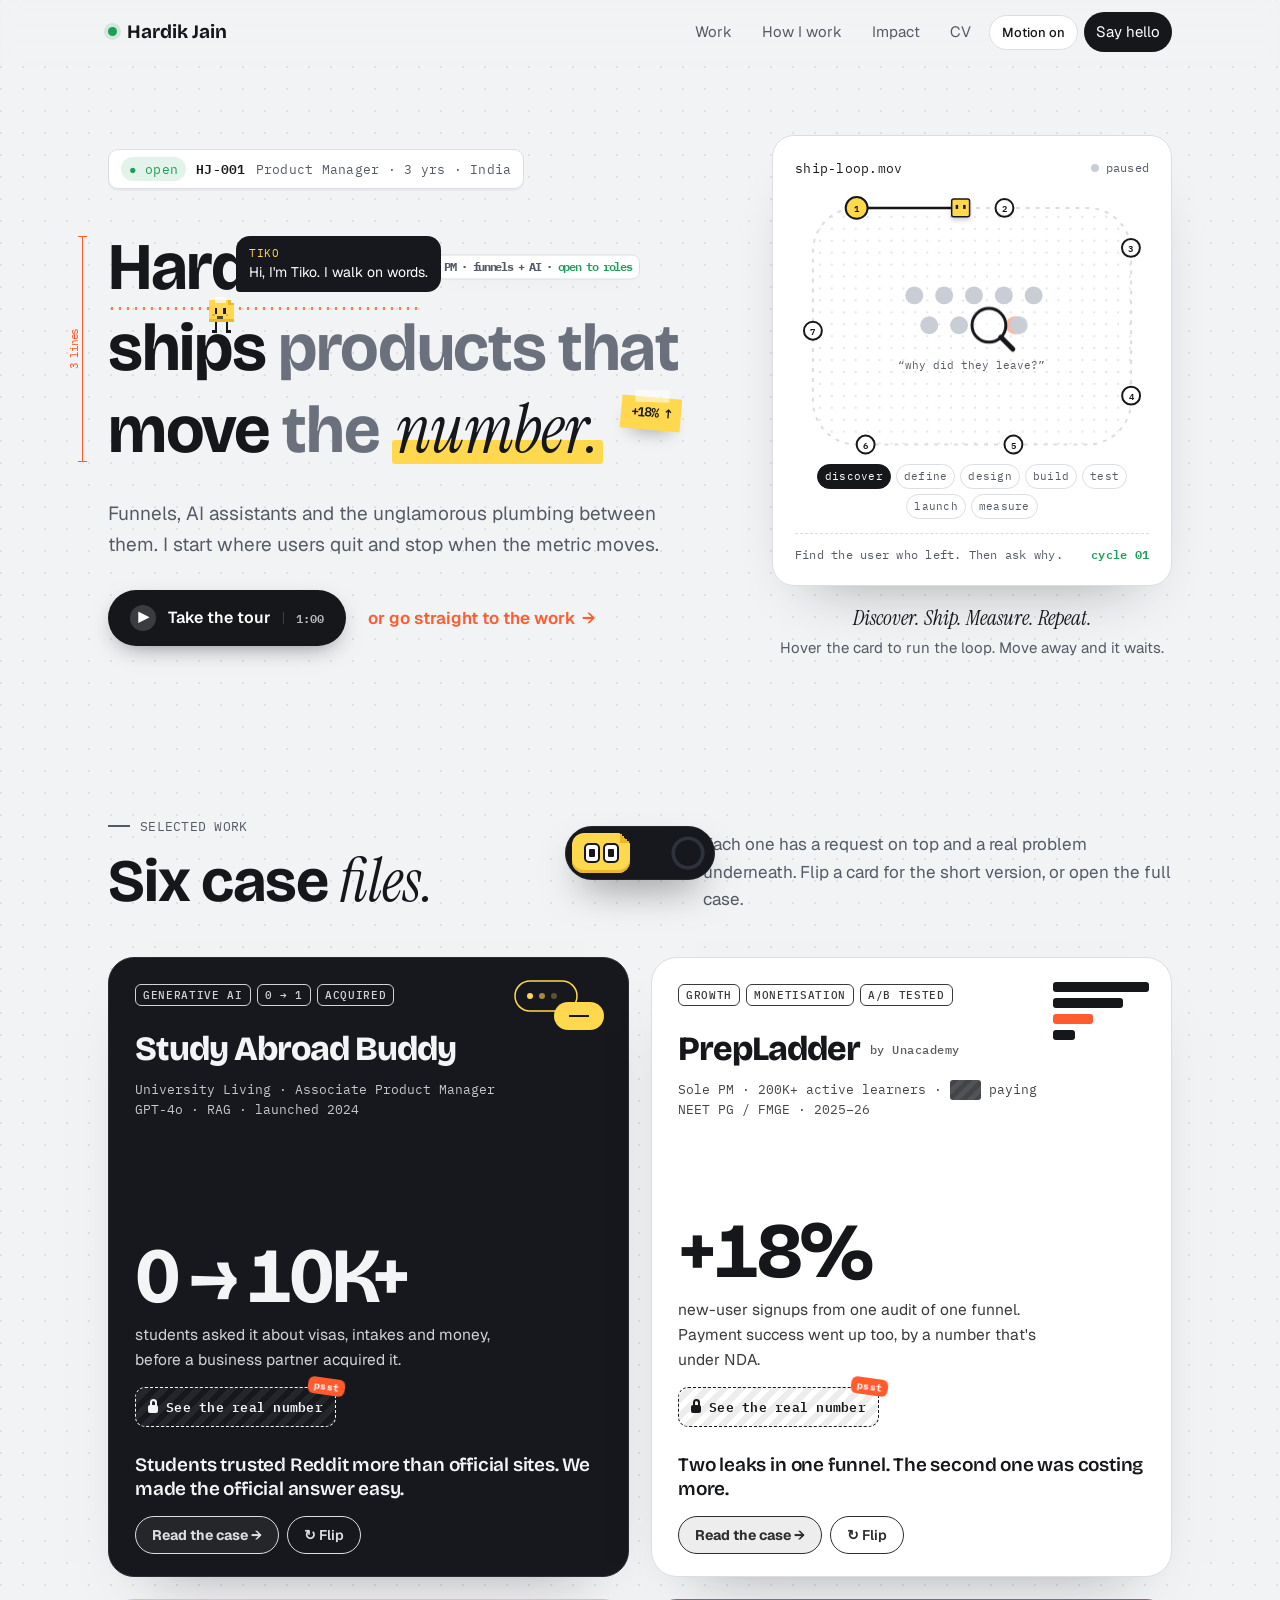
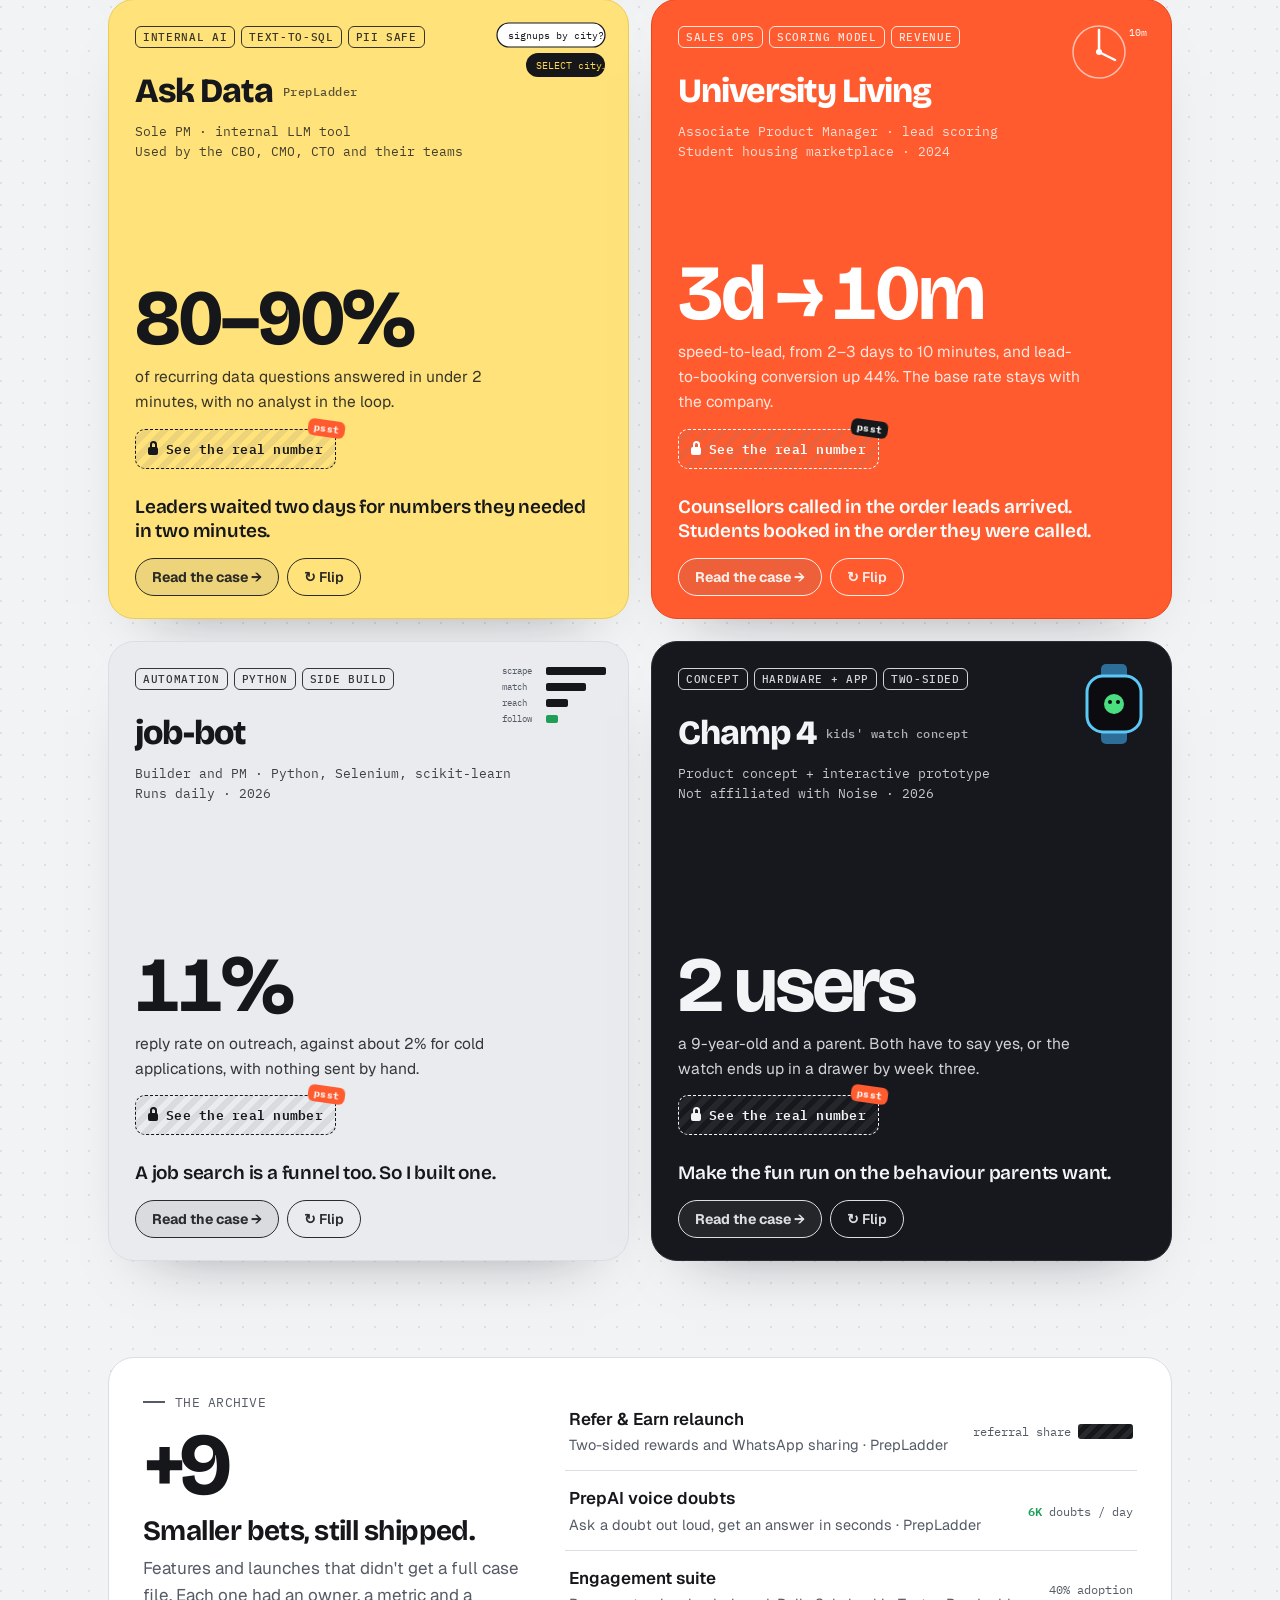
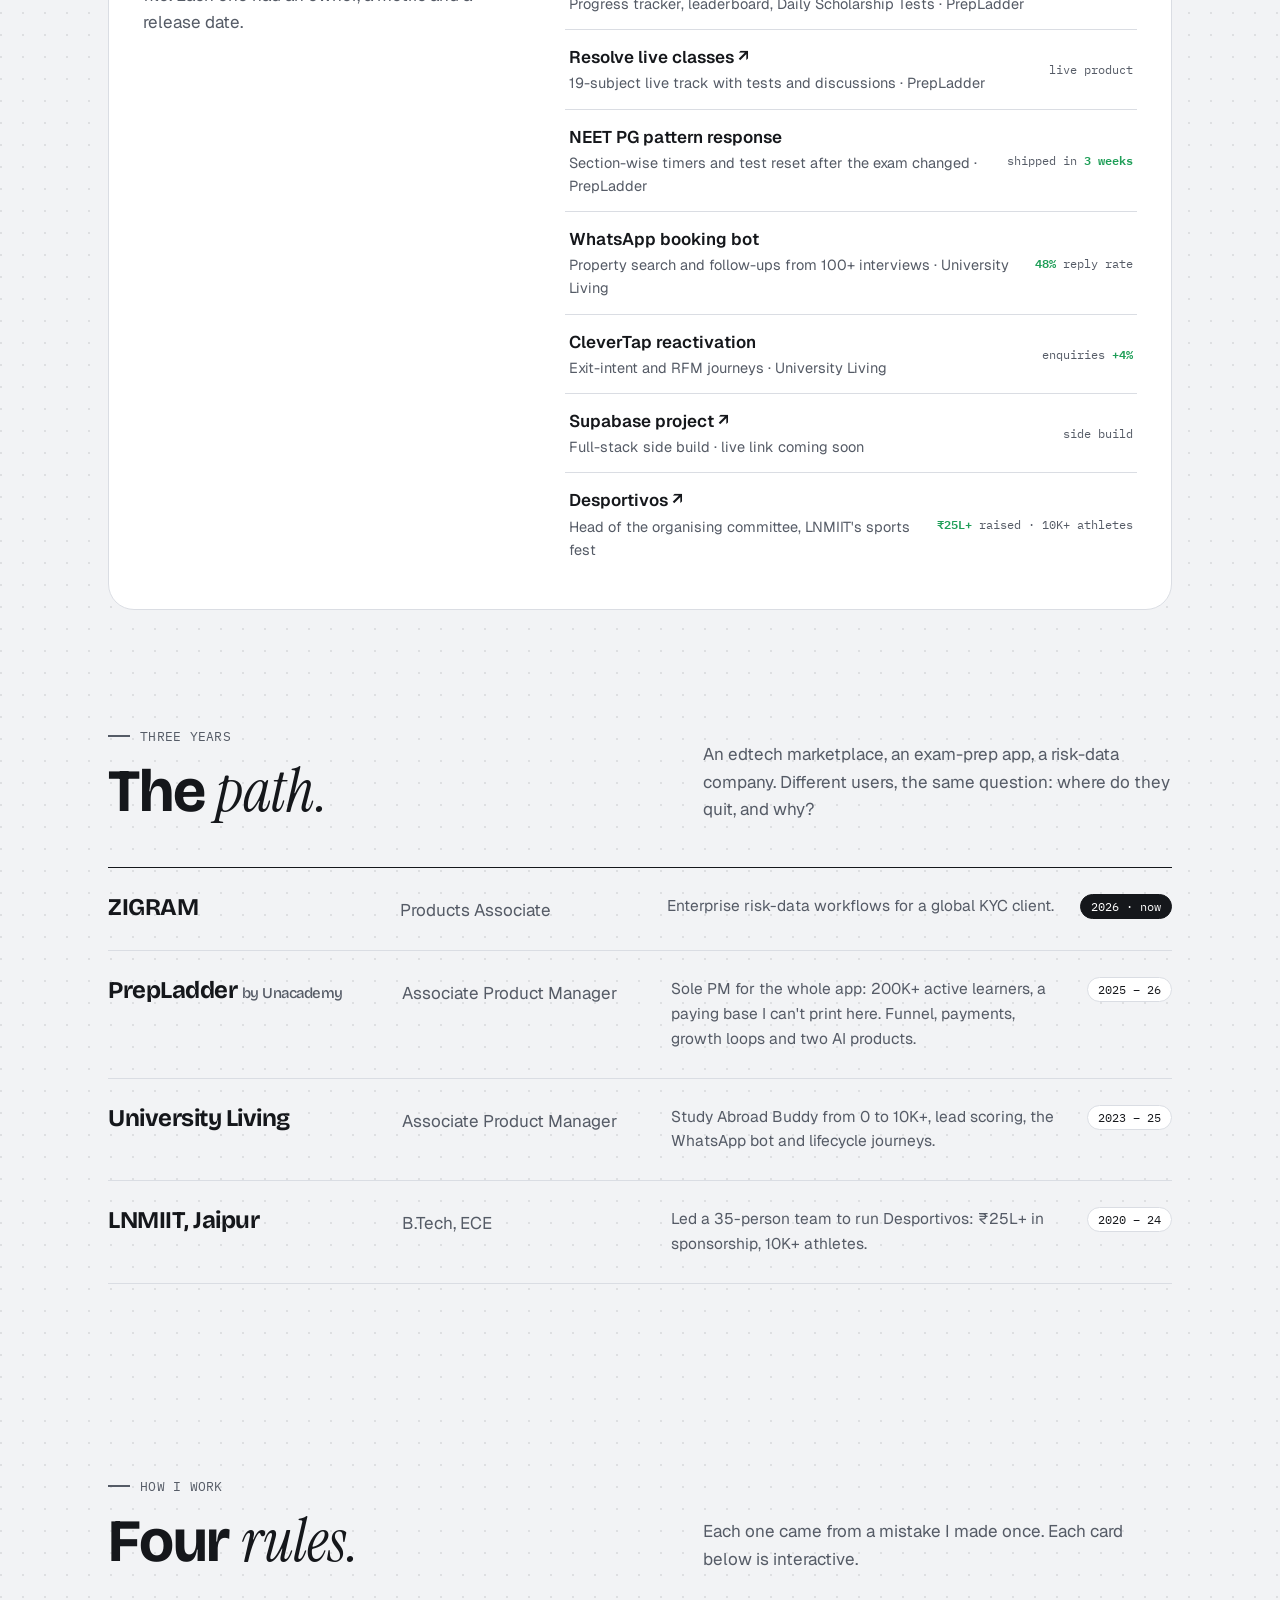
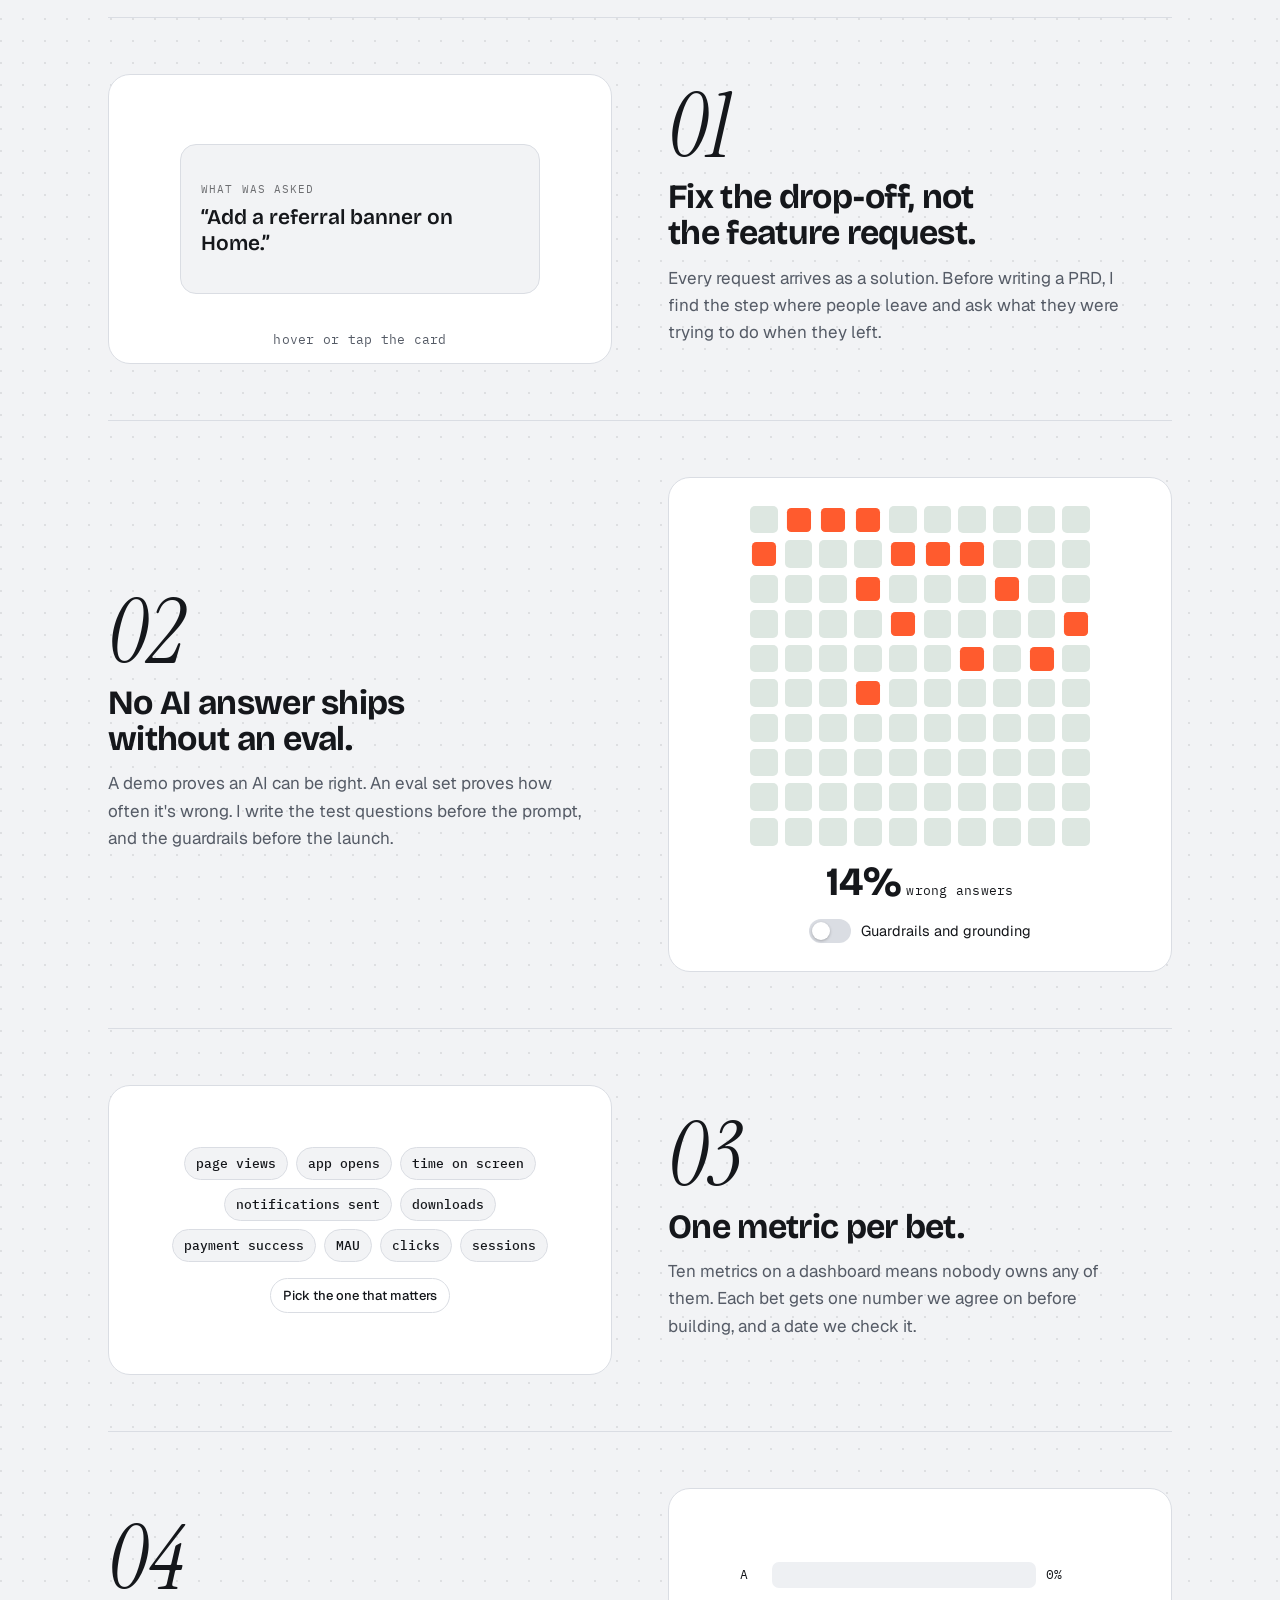
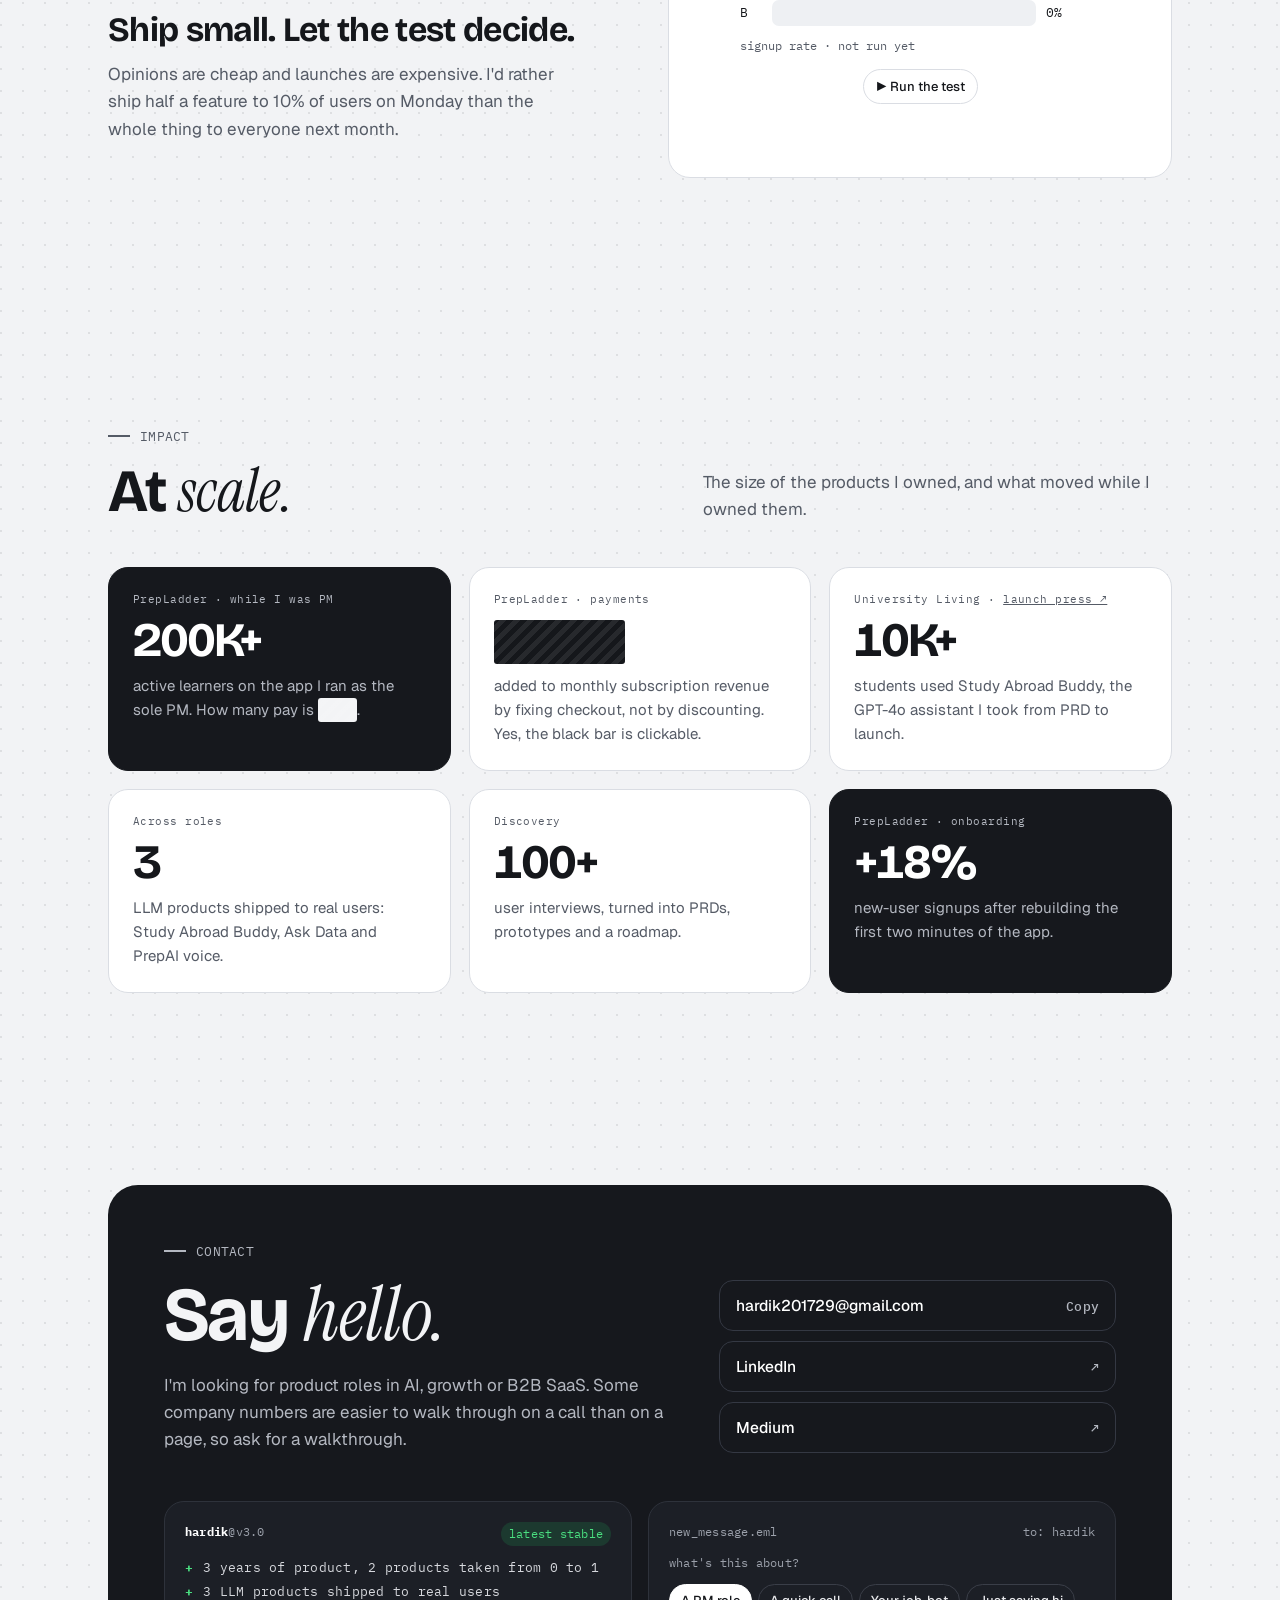
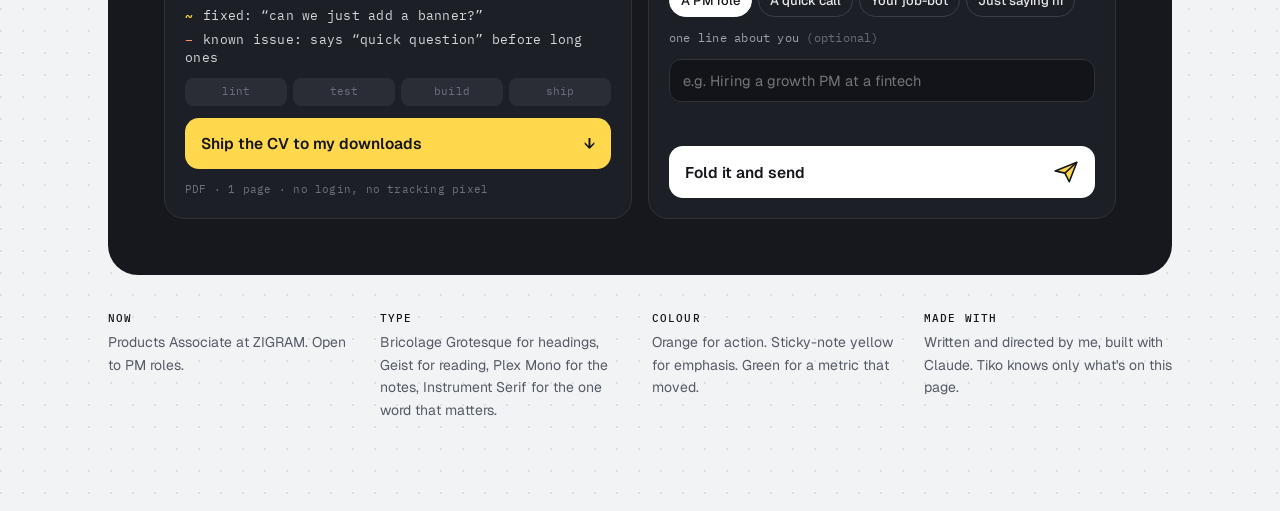
==== index.html @ 4b145a33 "Add files via upload" ====
<!DOCTYPE html>
<html lang="en">
<head>
<meta charset="utf-8">
<meta name="viewport" content="width=device-width, initial-scale=1">
<title>Hardik Jain, Product Manager</title>
<meta name="description" content="Hardik Jain is a product manager who fixes funnels and ships AI products. Six case files from PrepLadder, University Living and side builds.">
<link rel="preconnect" href="https://fonts.googleapis.com">
<link rel="preconnect" href="https://fonts.gstatic.com" crossorigin>
<link href="https://fonts.googleapis.com/css2?family=Bricolage+Grotesque:opsz,wght@12..96,500;12..96,600;12..96,700;12..96,800&family=Geist:wght@400;500;600&family=IBM+Plex+Mono:wght@400;500;600&family=Instrument+Serif:ital@0;1&family=Bangers&display=swap" rel="stylesheet">
<link rel="stylesheet" href="assets/style.css">
</head>
<body>
<script>document.documentElement.classList.add('js');</script>

<header class="topbar" id="top">
  <div class="wrap">
    <a class="brand" href="#hero"><span class="dot" aria-hidden="true"></span>Hardik Jain</a>
    <nav class="nav" aria-label="Main">
      <a href="#work">Work</a>
      <a href="#how">How I work</a>
      <a href="#impact">Impact</a>
      <a href="#release">CV</a>
      <button class="nav-calm chip-btn" id="calmBtn" aria-pressed="false" title="Turn motion off">Motion on</button>
      <a class="cta" href="#contact">Say hello</a>
    </nav>
  </div>
</header>

<main>
<!-- =================== HERO =================== -->
<section class="hero" id="hero">
  <div class="wrap">
    <div class="hero-left" id="stage">
      <div class="ticket mono"><span class="pill">● open</span><b>HJ-001</b> Product Manager · 3 yrs · India</div>

      <h1 class="headline" id="headline">
        <span class="line"><span class="namebox"><span class="w name" id="name" data-say="That's the boss.|Fancy name, huh?|Hover again. It changes.|Say it thrice. Nothing happens." tabindex="0">Hardik Jain</span><span class="underline" aria-hidden="true"></span><span class="anno case-chip" id="nameChip">PM · funnels + AI · <i>open to roles</i></span></span></span>
        <span class="line"><span class="w" data-say="Ahoy!|All aboard.|Ships. Never sinks.|Anchors away.">ships</span> <span class="w soft" data-say="Shiny ones.|Fresh out the oven.|Bugs included. Pet ones.|Handle with care.">products</span> <span class="w soft" data-say="Shh. It's shy.|Even 'that' gets a turn.|Quiet word. I like it.|That's that.">that</span></span>
        <span class="line"><span class="w" data-say="Wiggle wiggle.|I like to move it.|Look, I'm moving too.|Step aside.">move</span> <span class="w soft" data-say="Just 'the'.|Tiny word, big job.|Nice view up here.|Short and sweet.">the</span> <span class="w number" data-say="Ooh, italics.|Yellow suits it.|Fancy.|Don't ask which one.">number.</span><span class="sticky-note" aria-hidden="true">+18% ↑</span></span>
        <span class="measure" aria-hidden="true"><span>3 lines</span></span>
      </h1>

      <p class="hero-sub">Funnels, AI assistants and the unglamorous plumbing between them. I start where users quit and stop when the metric moves.</p>

      <div class="hero-cta">
        <button class="btn btn-primary" id="tourBtn"><span class="play" aria-hidden="true">▶</span>Take the tour<span class="time">1:00</span></button>
        <a class="link-arrow" href="#work">or go straight to the work <span>→</span></a>
      </div>

      <div class="tiko" id="tiko" role="button" tabindex="0" aria-label="Tiko, the sticky note. Click to hear a fact.">
        <svg viewBox="0 0 11 13" shape-rendering="crispEdges" aria-hidden="true">
          <g class="body">
            <rect x="1" y="1" width="9" height="8" fill="#FFD84D"/>
            <rect x="1" y="8" width="9" height="1" fill="#E9B92B"/>
            <rect x="8" y="1" width="2" height="2" fill="#F2F3F5"/>
            <rect x="8" y="1" width="1" height="1" fill="#E9B92B"/>
            <rect x="8" y="2" width="2" height="1" fill="#E9B92B"/>
            <rect x="3" y="0" width="4" height="2" fill="#FFFFFF" opacity=".7"/>
            <rect x="3" y="4" width="1" height="2" fill="#15171B"/>
            <rect x="6" y="4" width="1" height="2" fill="#15171B"/>
            <rect class="lid" x="3" y="4" width="1" height="2" fill="#FFD84D"/>
            <rect class="lid" x="6" y="4" width="1" height="2" fill="#FFD84D"/>
            <rect x="4" y="7" width="2" height="1" fill="#15171B" opacity=".75"/>
            <rect x="2" y="6" width="1" height="1" fill="#FF8F6B" opacity=".8"/>
            <rect x="7" y="6" width="1" height="1" fill="#FF8F6B" opacity=".8"/>
          </g>
          <g class="leg-l"><rect x="3" y="9" width="1" height="3" fill="#15171B"/><rect x="2" y="12" width="2" height="1" fill="#15171B"/></g>
          <g class="leg-r"><rect x="7" y="9" width="1" height="3" fill="#15171B"/><rect x="7" y="12" width="2" height="1" fill="#15171B"/></g>
        </svg>
        <span class="zz" aria-hidden="true"><i>z</i><i>z</i><i>Z</i></span>
      </div>
      <div class="bubble" id="bubble" aria-live="polite"><span class="who">Tiko</span><span id="bubbleText"></span></div>
    </div>

    <div class="hero-right">
      <div class="sim loop" id="loop" tabindex="0" role="img" aria-label="Animated product lifecycle: discover, define, design, build, test, launch, measure, then loop. Hover or tap to run it.">
        <div class="sim-head">
          <span class="mono">ship-loop.mov</span>
          <span class="loop-state mono" id="loopState"><i></i>paused</span>
        </div>
        <svg class="loop-svg" viewBox="0 0 356 270" aria-hidden="true">
          <defs>
            <pattern id="lpDots" width="12" height="12" patternUnits="userSpaceOnUse"><circle cx="1" cy="1" r="1" fill="#DADDE3"/></pattern>
          </defs>
          <rect x="18" y="16" width="320" height="238" rx="44" fill="url(#lpDots)"/>
          <path id="loopTrack" class="lp-track" d="M62 16 H294 A44 44 0 0 1 338 60 V210 A44 44 0 0 1 294 254 H62 A44 44 0 0 1 18 210 V60 A44 44 0 0 1 62 16 Z"/>
          <path id="loopDone" class="lp-done" d="M62 16 H294 A44 44 0 0 1 338 60 V210 A44 44 0 0 1 294 254 H62 A44 44 0 0 1 18 210 V60 A44 44 0 0 1 62 16 Z"/>
          <g id="loopNodes"></g>

          <!-- scene 0: discover -->
          <g class="scene s0" data-label="Discover" data-cap="Find the user who left. Then ask why.">
            <g class="users">
              <circle cx="120" cy="104" r="9"/><circle cx="150" cy="104" r="9"/><circle cx="180" cy="104" r="9"/><circle cx="210" cy="104" r="9"/><circle cx="240" cy="104" r="9"/>
              <circle cx="135" cy="134" r="9"/><circle cx="165" cy="134" r="9"/><circle class="quit" cx="195" cy="134" r="9"/><circle cx="225" cy="134" r="9"/>
            </g>
            <g class="lens"><circle cx="0" cy="0" r="17" fill="rgba(255,255,255,.5)" stroke="#15171B" stroke-width="3"/><path d="M12 12 L24 24" stroke="#15171B" stroke-width="5" stroke-linecap="round"/></g>
            <text class="note" x="178" y="178" text-anchor="middle">“why did they leave?”</text>
          </g>
          <!-- scene 1: define -->
          <g class="scene s1" data-label="Define" data-cap="One problem, one metric, written down before anyone builds.">
            <rect x="128" y="62" width="100" height="128" rx="8" fill="#fff" stroke="#15171B" stroke-width="2"/>
            <text class="doc-t" x="140" y="82">PRD.md</text>
            <path class="ln l1" d="M140 98 H214"/><path class="ln l2" d="M140 112 H204"/><path class="ln l3" d="M140 126 H216"/><path class="ln l4" d="M140 140 H190"/>
            <g class="stamp"><rect x="166" y="152" width="74" height="26" rx="5" fill="none" stroke="#FF5B2E" stroke-width="2.5"/><text x="203" y="170" text-anchor="middle">1 METRIC</text></g>
          </g>
          <!-- scene 2: design -->
          <g class="scene s2" data-label="Design" data-cap="Boxes before pixels. The ugly version gets tested first.">
            <rect x="140" y="56" width="76" height="140" rx="14" fill="#fff" stroke="#15171B" stroke-width="2.5"/>
            <rect class="pop p1" x="150" y="70" width="56" height="10" rx="3" fill="#15171B"/>
            <rect class="pop p2" x="150" y="88" width="56" height="40" rx="6" fill="#FFD84D"/>
            <rect class="pop p3" x="150" y="136" width="44" height="6" rx="3" fill="#C9CDD5"/>
            <rect class="pop p4" x="150" y="148" width="32" height="6" rx="3" fill="#C9CDD5"/>
            <rect class="pop p5" x="150" y="166" width="56" height="18" rx="9" fill="#FF5B2E"/>
            <path class="cursor" d="M0 0 L0 16 L4 12 L8 20 L11 18 L7 11 L13 11 Z" fill="#15171B" stroke="#fff" stroke-width="1"/>
          </g>
          <!-- scene 3: build -->
          <g class="scene s3" data-label="Build" data-cap="Small slices, shipped behind a flag.">
            <text class="code" x="112" y="96">{</text><text class="code" x="232" y="96">}</text>
            <g class="blocks">
              <rect class="b b1" x="140" y="146" width="24" height="24" rx="4"/><rect class="b b2" x="166" y="146" width="24" height="24" rx="4"/><rect class="b b3" x="192" y="146" width="24" height="24" rx="4"/>
              <rect class="b b4" x="153" y="120" width="24" height="24" rx="4"/><rect class="b b5" x="179" y="120" width="24" height="24" rx="4"/>
              <rect class="b b6 hot" x="166" y="94" width="24" height="24" rx="4"/>
            </g>
            <rect x="128" y="182" width="100" height="6" rx="3" fill="#E4E6EA"/><rect class="bar-fill" x="128" y="182" width="100" height="6" rx="3" fill="#1E9E57"/>
          </g>
          <!-- scene 4: test -->
          <g class="scene s4" data-label="Test" data-cap="Opinions are cheap. Let 50/50 decide.">
            <text class="ab-l" x="118" y="100">A</text><rect x="134" y="86" width="104" height="20" rx="5" fill="#EEF0F3"/><rect class="ab-a" x="134" y="86" width="104" height="20" rx="5" fill="#15171B"/>
            <text class="ab-l" x="118" y="136">B</text><rect x="134" y="122" width="104" height="20" rx="5" fill="#EEF0F3"/><rect class="ab-b" x="134" y="122" width="104" height="20" rx="5" fill="#1E9E57"/>
            <g class="win"><circle cx="178" cy="172" r="13" fill="#1E9E57"/><path d="M171 172 l5 5 l9 -10" stroke="#fff" stroke-width="3" fill="none" stroke-linecap="round" stroke-linejoin="round"/><text x="198" y="177">ship B</text></g>
          </g>
          <!-- scene 5: launch -->
          <g class="scene s5" data-label="Launch" data-cap="Ten percent on Monday. Everyone by Friday, if it holds.">
            <g class="smoke"><circle cx="170" cy="186" r="8"/><circle cx="186" cy="190" r="10"/><circle cx="160" cy="192" r="6"/><circle cx="198" cy="186" r="6"/></g>
            <g class="rocket">
              <path class="flame" d="M172 158 Q178 182 184 158 Z" fill="#FF5B2E"/>
              <path d="M178 84 C192 98 194 124 190 150 H166 C162 124 164 98 178 84 Z" fill="#fff" stroke="#15171B" stroke-width="2.5"/>
              <circle cx="178" cy="114" r="6" fill="#FFD84D" stroke="#15171B" stroke-width="2"/>
              <path d="M166 136 L156 154 H166 Z M190 136 L200 154 H190 Z" fill="#15171B"/>
            </g>
            <text class="tagv" x="178" y="214" text-anchor="middle">v1.0 · 10% rollout</text>
          </g>
          <!-- scene 6: measure -->
          <g class="scene s6" data-label="Measure" data-cap="Did the number move? If not, it isn't done. Loop again.">
            <path d="M118 72 V186 H244" stroke="#15171B" stroke-width="2" fill="none"/>
            <path class="grid-l" d="M118 150 H244 M118 114 H244" />
            <path class="spark" d="M124 176 L146 168 L166 172 L186 146 L206 140 L226 108 L240 92"/>
            <circle class="pulse" cx="240" cy="92" r="6" fill="#1E9E57"/>
            <text class="up" x="196" y="84">metric ↑</text>
          </g>

          <!-- the ticket that travels the loop: a tiny Tiko -->
          <g id="loopTicket" class="ticket-t">
            <rect x="-9" y="-9" width="18" height="18" rx="2" fill="#FFD84D" stroke="#15171B" stroke-width="1.5"/>
            <rect x="-5" y="-3" width="2.5" height="4" fill="#15171B"/><rect x="2.5" y="-3" width="2.5" height="4" fill="#15171B"/>
          </g>
        </svg>
        <div class="loop-steps mono" id="loopSteps"></div>
        <div class="sim-out loop-out">
          <div><div class="mono" style="color:var(--ink-2)" id="loopCap">Find the user who left. Then ask why.</div></div>
          <div class="delta mono" id="loopCycle">cycle 01</div>
        </div>
      </div>
      <p class="sim-caption"><span class="serif">Discover. Ship. Measure. Repeat.</span><span id="loopHint">Hover the card to run the loop. Move away and it waits.</span></p>
    </div>
  </div>
</section>

<!-- =================== WORK =================== -->
<section class="block" id="work">
  <div class="wrap">
    <div class="sec-head rv">
      <div><div class="eyebrow mono">Selected work</div><h2>Six case <span class="serif">files.</span></h2></div>
      <p>Each one has a request on top and a real problem underneath. Flip a card for the short version, or open the full case.</p>
    </div>

    <div class="cases">
      <!-- 1 -->
      <article class="case theme-night rv" id="c-sab" tabindex="0" aria-label="Study Abroad Buddy case card. Press Enter to flip.">
        <div class="case-inner">
          <div class="face front">
            <div class="tags"><span class="tag">Generative AI</span><span class="tag">0 → 1</span><span class="tag">Acquired</span></div>
            <svg class="deco" width="92" height="52" viewBox="0 0 92 52" aria-hidden="true"><rect x="1" y="1" width="62" height="30" rx="15" fill="none" stroke="#FFD84D" stroke-width="1.5"/><circle cx="16" cy="16" r="3" fill="#FFD84D"/><circle cx="28" cy="16" r="3" fill="#FFD84D" opacity=".6"/><circle cx="40" cy="16" r="3" fill="#FFD84D" opacity=".3"/><rect x="40" y="22" width="50" height="28" rx="14" fill="#FFD84D"/><path d="M55 36h20" stroke="#16181D" stroke-width="2"/></svg>
            <div class="wordmark">Study Abroad Buddy</div>
            <div class="role-line">University Living · Associate Product Manager<br>GPT-4o · RAG · launched 2024</div>
            <div class="big-metric">0 → 10K+</div>
            <p class="metric-cap">students asked it about visas, intakes and money, before a business partner acquired it.</p>
            <button class="bait" data-case="Study Abroad Buddy" data-owner="University Living" data-metric="lead numbers"><span class="lock" aria-hidden="true"></span>See the real number</button>
            <div class="case-foot">
              <p class="one">Students trusted Reddit more than official sites. We made the official answer easy.</p>
              <div class="case-actions"><a class="btn btn-ghost read-cta" href="cases/study-abroad-buddy.html">Read the case →</a><button class="btn btn-ghost flip-btn" aria-label="Flip the Study Abroad Buddy card">↻ Flip</button></div>
            </div>
          </div>
          <div class="face back">
            <h4>What was asked</h4><p class="asked">“Can we put ChatGPT on the website?”</p>
            <h4>What was underneath</h4><p class="under">Students weren't short of answers. They were short of answers they could trust.</p>
            <h4>What I did</h4>
            <ul>
              <li>Scoped it to 3 countries and 4 intents instead of “everything”.</li>
              <li>Grounded it on official URLs and PDFs (RAG), with sources on every answer.</li>
              <li>Built a <span class="n">300</span>-question eval set; hallucinations fell from <span class="n">14%</span> to <span class="n">3%</span>.</li>
              <li>Added PII guardrails and a counsellor handoff, which produced <button class="redact" data-case="Study Abroad Buddy" data-owner="University Living" data-metric="lead count" aria-label="Hidden number, click to see why"><span>█,███</span></button> leads.</li>
            </ul>
            <p class="myrole">My role: use case, PRD, prompts, evals, guardrails and user testing, with design, engineering, QA and ops.</p>
            <div class="case-actions"><a class="btn btn-ghost" href="cases/study-abroad-buddy.html">Read the case →</a><button class="bait bait-sm" data-case="Study Abroad Buddy" data-owner="University Living" data-metric="lead numbers"><span class="lock" aria-hidden="true"></span>See the real number</button><button class="btn btn-ghost flip-btn">↺ Flip back</button></div>
          </div>
        </div>
      </article>

      <!-- 2 -->
      <article class="case rv" id="c-funnel" tabindex="0" aria-label="PrepLadder case card. Press Enter to flip.">
        <div class="case-inner">
          <div class="face front">
            <div class="tags"><span class="tag">Growth</span><span class="tag">Monetisation</span><span class="tag">A/B tested</span></div>
            <svg class="deco" width="96" height="60" viewBox="0 0 96 60" aria-hidden="true"><rect x="0" y="2" width="96" height="10" rx="3" fill="#15171B"/><rect x="0" y="18" width="70" height="10" rx="3" fill="#15171B"/><rect x="0" y="34" width="40" height="10" rx="3" fill="#FF5B2E"/><rect x="0" y="50" width="22" height="10" rx="3" fill="#15171B"/></svg>
            <div class="wordmark">PrepLadder <small>by Unacademy</small></div>
            <div class="role-line">Sole PM · 200K+ active learners · <button class="redact" data-case="PrepLadder" data-owner="PrepLadder (Unacademy)" data-metric="paying learners" aria-label="Hidden number, click to see why"><span>██K</span></button> paying<br>NEET PG / FMGE · 2025–26</div>
            <div class="big-metric">+18%</div>
            <p class="metric-cap">new-user signups from one audit of one funnel. Payment success went up too, by a number that's under NDA.</p>
            <button class="bait" data-case="PrepLadder" data-owner="PrepLadder (Unacademy)" data-metric="payment and revenue numbers"><span class="lock" aria-hidden="true"></span>See the real number</button>
            <div class="case-foot">
              <p class="one">Two leaks in one funnel. The second one was costing more.</p>
              <div class="case-actions"><a class="btn btn-ghost read-cta" href="cases/prepladder-funnel.html">Read the case →</a><button class="btn btn-ghost flip-btn" aria-label="Flip the PrepLadder card">↻ Flip</button></div>
            </div>
          </div>
          <div class="face back">
            <h4>What was asked</h4><p class="asked">“Sales are flat. Run another discount.”</p>
            <h4>What was underneath</h4><p class="under">Demand was fine. <span class="n">34%</span> of new users quit at the OTP screen, and <button class="redact" data-case="PrepLadder" data-owner="PrepLadder (Unacademy)" data-metric="failed payment rate" aria-label="Hidden number, click to see why"><span>██%</span></button> of people who tried to pay never got through.</p>
            <h4>What I did</h4>
            <ul>
              <li>Mapped install → signup → trial → paid with event data and <span class="n">40</span> session replays.</li>
              <li>One-tap login, deferred profiling, exam-first Home. A/B tested: signups +18%.</li>
              <li>UPI auto-retry, saved methods, EMI shown upfront, WhatsApp OTP fallback.</li>
              <li>Subscription revenue up <button class="redact" data-case="PrepLadder" data-owner="PrepLadder (Unacademy)" data-metric="revenue lift" aria-label="Hidden number, click to see why"><span>█%</span></button>, about <button class="redact" data-case="PrepLadder" data-owner="PrepLadder (Unacademy)" data-metric="monthly revenue impact" aria-label="Hidden number, click to see why"><span>₹██L</span></button> a month.</li>
            </ul>
            <p class="myrole">My role: sole PM. Discovery, PRDs, experiment design and rollout with engineering, design, QA, growth and finance.</p>
            <div class="case-actions"><a class="btn btn-ghost" href="cases/prepladder-funnel.html">Read the case →</a><button class="bait bait-sm" data-case="PrepLadder" data-owner="PrepLadder (Unacademy)" data-metric="payment and revenue numbers"><span class="lock" aria-hidden="true"></span>See the real number</button><button class="btn btn-ghost flip-btn">↺ Flip back</button></div>
          </div>
        </div>
      </article>

      <!-- 3 -->
      <article class="case theme-sticky rv" id="c-data" tabindex="0" aria-label="Ask Data case card. Press Enter to flip.">
        <div class="case-inner">
          <div class="face front">
            <div class="tags"><span class="tag">Internal AI</span><span class="tag">Text-to-SQL</span><span class="tag">PII safe</span></div>
            <svg class="deco" width="110" height="56" viewBox="0 0 110 56" aria-hidden="true"><rect x="1" y="1" width="108" height="24" rx="12" fill="#fff" stroke="#15171B" stroke-width="1.2"/><text x="12" y="17" font-family="IBM Plex Mono, monospace" font-size="10" fill="#15171B">signups by city?</text><rect x="30" y="31" width="79" height="24" rx="12" fill="#15171B"/><text x="40" y="47" font-family="IBM Plex Mono, monospace" font-size="10" fill="#FFD84D">SELECT city…</text></svg>
            <div class="wordmark">Ask Data <small>PrepLadder</small></div>
            <div class="role-line">Sole PM · internal LLM tool<br>Used by the CBO, CMO, CTO and their teams</div>
            <div class="big-metric">80–90%</div>
            <p class="metric-cap">of recurring data questions answered in under <span class="n">2</span> minutes, with no analyst in the loop.</p>
            <button class="bait" data-case="Ask Data" data-owner="PrepLadder (Unacademy)" data-metric="usage numbers"><span class="lock" aria-hidden="true"></span>See the real number</button>
            <div class="case-foot">
              <p class="one">Leaders waited two days for numbers they needed in two minutes.</p>
              <div class="case-actions"><a class="btn btn-ghost read-cta" href="cases/ask-data.html">Read the case →</a><button class="btn btn-ghost flip-btn" aria-label="Flip the Ask Data card">↻ Flip</button></div>
            </div>
          </div>
          <div class="face back">
            <h4>What was asked</h4><p class="asked">“We need another analyst.”</p>
            <h4>What was underneath</h4><p class="under">Most requests were the same <span class="n">40</span> questions. The analyst team had become a human cache.</p>
            <h4>What I did</h4>
            <ul>
              <li>Logged 3 weeks of data requests and clustered them into templates.</li>
              <li>Text-to-SQL over a curated metric layer, never raw tables.</li>
              <li>Golden-answer accuracy checks, PII masking and role-based access.</li>
              <li>15–20 queries per user a day; about <span class="n">70</span> analyst hours saved each week.</li>
            </ul>
            <p class="myrole">My role: problem framing, PRD, prompt iteration, accuracy checks and PII rules, with data and engineering.</p>
            <div class="case-actions"><a class="btn btn-ghost" href="cases/ask-data.html">Read the case →</a><button class="bait bait-sm" data-case="Ask Data" data-owner="PrepLadder (Unacademy)" data-metric="usage numbers"><span class="lock" aria-hidden="true"></span>See the real number</button><button class="btn btn-ghost flip-btn">↺ Flip back</button></div>
          </div>
        </div>
      </article>

      <!-- 4 -->
      <article class="case theme-orange rv" id="c-lead" tabindex="0" aria-label="Lead scoring case card. Press Enter to flip.">
        <div class="case-inner">
          <div class="face front">
            <div class="tags"><span class="tag">Sales ops</span><span class="tag">Scoring model</span><span class="tag">Revenue</span></div>
            <svg class="deco" width="80" height="60" viewBox="0 0 80 60" aria-hidden="true"><circle cx="30" cy="30" r="26" fill="none" stroke="#fff" stroke-width="1.5" opacity=".6"/><path d="M30 30 L30 8" stroke="#fff" stroke-width="2.5" stroke-linecap="round"/><path d="M30 30 L46 38" stroke="#fff" stroke-width="2.5" stroke-linecap="round"/><circle cx="30" cy="30" r="3" fill="#fff"/><text x="60" y="14" font-family="IBM Plex Mono, monospace" font-size="10" fill="#fff">10m</text></svg>
            <div class="wordmark">University Living</div>
            <div class="role-line">Associate Product Manager · lead scoring<br>Student housing marketplace · 2024</div>
            <div class="big-metric">3d → 10m</div>
            <p class="metric-cap">speed-to-lead, from 2–3 days to 10 minutes, and lead-to-booking conversion up 44%. The base rate stays with the company.</p>
            <button class="bait" data-case="Lead scoring" data-owner="University Living" data-metric="conversion numbers"><span class="lock" aria-hidden="true"></span>See the real number</button>
            <div class="case-foot">
              <p class="one">Counsellors called in the order leads arrived. Students booked in the order they were called.</p>
              <div class="case-actions"><a class="btn btn-ghost read-cta" href="cases/lead-scoring.html">Read the case →</a><button class="btn btn-ghost flip-btn" aria-label="Flip the lead scoring card">↻ Flip</button></div>
            </div>
          </div>
          <div class="face back">
            <h4>What was asked</h4><p class="asked">“Make the counsellors call faster.”</p>
            <h4>What was underneath</h4><p class="under">Order, not speed. <button class="redact" data-case="Lead scoring" data-owner="University Living" data-metric="monthly lead volume" aria-label="Hidden number, click to see why"><span>██K</span></button> leads a month were worked first-in, first-out, so ready-to-book students went cold in the queue.</p>
            <h4>What I did</h4>
            <ul>
              <li>Compared <span class="n">6</span> months of won and lost leads to find intent signals.</li>
              <li>Rule-based score first, logistic regression second.</li>
              <li>Hot leads auto-routed to a counsellor, with a WhatsApp first touch.</li>
              <li>Speed-to-lead: 10 minutes. Booking conversion +<span class="n">44%</span>.</li>
            </ul>
            <p class="myrole">My role: discovery with the sales floor, scoring logic, routing rules and rollout with engineering and sales ops.</p>
            <div class="case-actions"><a class="btn btn-ghost" href="cases/lead-scoring.html">Read the case →</a><button class="bait bait-sm" data-case="Lead scoring" data-owner="University Living" data-metric="conversion numbers"><span class="lock" aria-hidden="true"></span>See the real number</button><button class="btn btn-ghost flip-btn">↺ Flip back</button></div>
          </div>
        </div>
      </article>

      <!-- 5 -->
      <article class="case theme-paper rv" id="c-bot" tabindex="0" aria-label="job-bot case card. Press Enter to flip.">
        <div class="case-inner">
          <div class="face front">
            <div class="tags"><span class="tag">Automation</span><span class="tag">Python</span><span class="tag">Side build</span></div>
            <svg class="deco" width="104" height="60" viewBox="0 0 104 60" aria-hidden="true"><g font-family="IBM Plex Mono, monospace" font-size="9" fill="#555B66"><text x="0" y="10">scrape</text><text x="0" y="26">match</text><text x="0" y="42">reach</text><text x="0" y="58">follow</text></g><g fill="#15171B"><rect x="44" y="3" width="60" height="8" rx="2"/><rect x="44" y="19" width="40" height="8" rx="2"/><rect x="44" y="35" width="22" height="8" rx="2"/></g><rect x="44" y="51" width="12" height="8" rx="2" fill="#1E9E57"/></svg>
            <div class="wordmark">job-bot</div>
            <div class="role-line">Builder and PM · Python, Selenium, scikit-learn<br>Runs daily · 2026</div>
            <div class="big-metric"><span class="n">11%</span></div>
            <p class="metric-cap">reply rate on outreach, against about <span class="n">2%</span> for cold applications, with nothing sent by hand.</p>
            <button class="bait" data-case="job-bot" data-owner="me" data-metric="reply rate" data-own="1"><span class="lock" aria-hidden="true"></span>See the real number</button>
            <div class="case-foot">
              <p class="one">A job search is a funnel too. So I built one.</p>
              <div class="case-actions"><a class="btn btn-ghost read-cta" href="cases/job-bot.html">Read the case →</a><button class="btn btn-ghost flip-btn" aria-label="Flip the job-bot card">↻ Flip</button></div>
            </div>
          </div>
          <div class="face back">
            <h4>What was asked</h4><p class="asked">“Just apply to more jobs.”</p>
            <h4>What was underneath</h4><p class="under">Volume wasn't the bottleneck. Getting a human to read the application was.</p>
            <h4>What I did</h4>
            <ul>
              <li>Pulls jobs daily from LinkedIn, Wellfound and job-alert emails, then removes duplicates.</li>
              <li>Scores fit: title 30%, skills 40%, experience 15%, text similarity 15%.</li>
              <li>Finds 2 recruiters per job and referral contacts, on a fixed credit budget.</li>
              <li>Sends tailored emails and two follow-ups, and stops the moment someone replies.</li>
            </ul>
            <p class="myrole">My role: everything. Problem, scoring design, build, and a local dashboard to watch the funnel.</p>
            <div class="case-actions"><a class="btn btn-ghost" href="cases/job-bot.html">Read the case →</a><button class="bait bait-sm" data-case="job-bot" data-owner="me" data-metric="reply rate" data-own="1"><span class="lock" aria-hidden="true"></span>See the real number</button><button class="btn btn-ghost flip-btn">↺ Flip back</button></div>
          </div>
        </div>
      </article>

      <!-- 6 -->
      <article class="case theme-night rv" id="c-champ" tabindex="0" aria-label="Champ 4 case card. Press Enter to flip.">
        <div class="case-inner">
          <div class="face front">
            <div class="tags"><span class="tag">Concept</span><span class="tag">Hardware + app</span><span class="tag">Two-sided</span></div>
            <svg class="deco" width="70" height="80" viewBox="0 0 70 80" aria-hidden="true"><rect x="22" y="0" width="26" height="16" rx="5" fill="#2D6E99"/><rect x="22" y="64" width="26" height="16" rx="5" fill="#2D6E99"/><rect x="8" y="12" width="54" height="56" rx="16" fill="#0B0B10" stroke="#5BC8F5" stroke-width="3"/><circle cx="35" cy="40" r="10" fill="#4ADE80"/><circle cx="31" cy="38" r="2" fill="#0B0B10"/><circle cx="39" cy="38" r="2" fill="#0B0B10"/></svg>
            <div class="wordmark">Champ 4 <small>kids' watch concept</small></div>
            <div class="role-line">Product concept + interactive prototype<br>Not affiliated with Noise · 2026</div>
            <div class="big-metric">2 users</div>
            <p class="metric-cap">a 9-year-old and a parent. Both have to say yes, or the watch ends up in a drawer by week three.</p>
            <button class="bait" data-case="Champ 4" data-owner="me" data-metric="numbers" data-own="1"><span class="lock" aria-hidden="true"></span>See the real number</button>
            <div class="case-foot">
              <p class="one">Make the fun run on the behaviour parents want.</p>
              <div class="case-actions"><a class="btn btn-ghost read-cta" href="cases/champ-4.html">Read the case →</a><button class="btn btn-ghost flip-btn" aria-label="Flip the Champ 4 card">↻ Flip</button></div>
            </div>
          </div>
          <div class="face back">
            <h4>What was asked</h4><p class="asked">“Add more safety features.”</p>
            <h4>What was underneath</h4><p class="under">Kids drop watches that feel like trackers. Parents ignore watches that false-alarm. More features make both worse.</p>
            <h4>What I did</h4>
            <ul>
              <li>Fun that only works with a friend: Secret Handshake, Sparks, Glow Tag.</li>
              <li>Sure Location: two fixes before an alert, and the watch says how sure it is.</li>
              <li>A loop: check in, wear it, charge it, and your Spark grows.</li>
              <li>A clickable prototype and the five metrics I'd run it on.</li>
            </ul>
            <p class="myrole">My role: research, concept, product spec, interaction design and a working web prototype.</p>
            <div class="case-actions"><a class="btn btn-ghost" href="cases/champ-4.html">Read the case →</a><button class="bait bait-sm" data-case="Champ 4" data-owner="me" data-metric="numbers" data-own="1"><span class="lock" aria-hidden="true"></span>See the real number</button><button class="btn btn-ghost flip-btn">↺ Flip back</button></div>
          </div>
        </div>
      </article>
    </div>
  </div>
</section>

<!-- =================== ARCHIVE =================== -->
<section class="block" id="archive" style="padding-top:0">
  <div class="wrap">
    <div class="archive rv">
      <div>
        <div class="eyebrow mono">The archive</div>
        <div class="count">+9</div>
        <h3>Smaller bets, still shipped.</h3>
        <p>Features and launches that didn't get a full case file. Each one had an owner, a metric and a release date.</p>
      </div>
      <ul class="arch-list">
        <li><div class="row"><span class="t">Refer &amp; Earn relaunch<span class="d">Two-sided rewards and WhatsApp sharing · PrepLadder</span></span><span class="m">referral share <button class="redact" data-case="PrepLadder" data-owner="PrepLadder (Unacademy)" data-metric="referral share" aria-label="Hidden number, click to see why"><span>██ → ██</span></button></span></div></li>
        <li><div class="row"><span class="t">PrepAI voice doubts<span class="d">Ask a doubt out loud, get an answer in seconds · PrepLadder</span></span><span class="m"><b><span class="n">6K</span></b> doubts / day</span></div></li>
        <li><div class="row"><span class="t">Engagement suite<span class="d">Progress tracker, leaderboard, Daily Scholarship Tests · PrepLadder</span></span><span class="m">40% adoption</span></div></li>
        <li><a href="https://www.prepladder.com/courses/medical-pg/resolve-live-classes" target="_blank" rel="noopener"><span class="t">Resolve live classes ↗<span class="d">19-subject live track with tests and discussions · PrepLadder</span></span><span class="m">live product</span></a></li>
        <li><div class="row"><span class="t">NEET PG pattern response<span class="d">Section-wise timers and test reset after the exam changed · PrepLadder</span></span><span class="m">shipped in <b><span class="n">3 weeks</span></b></span></div></li>
        <li><div class="row"><span class="t">WhatsApp booking bot<span class="d">Property search and follow-ups from 100+ interviews · University Living</span></span><span class="m"><b><span class="n">48%</span></b> reply rate</span></div></li>
        <li><div class="row"><span class="t">CleverTap reactivation<span class="d">Exit-intent and RFM journeys · University Living</span></span><span class="m">enquiries <b>+4%</b></span></div></li>
        <li><a href="#supabase-link"><span class="t">Supabase project ↗<span class="d">Full-stack side build · live link coming soon</span></span><span class="m">side build</span></a></li>
        <li><a href="https://desportivos.lnmiit.ac.in/index.html" target="_blank" rel="noopener"><span class="t">Desportivos ↗<span class="d">Head of the organising committee, LNMIIT's sports fest</span></span><span class="m"><b>₹25L+</b> raised · 10K+ athletes</span></a></li>
      </ul>
    </div>
  </div>
</section>

<!-- =================== PATH =================== -->
<section class="block" id="path" style="padding-top:20px">
  <div class="wrap">
    <div class="sec-head rv">
      <div><div class="eyebrow mono">Three years</div><h2>The <span class="serif">path.</span></h2></div>
      <p>An edtech marketplace, an exam-prep app, a risk-data company. Different users, the same question: where do they quit, and why?</p>
    </div>
    <div class="path rv">
      <div class="path-row"><span class="co">ZIGRAM</span><span class="ro">Products Associate</span><span class="de">Enterprise risk-data workflows for a global KYC client.</span><span class="yr now">2026 · now</span></div>
      <div class="path-row"><span class="co">PrepLadder <span style="font-weight:500;font-size:15px;color:var(--ink-2)">by Unacademy</span></span><span class="ro">Associate Product Manager</span><span class="de">Sole PM for the whole app: 200K+ active learners, a paying base I can't print here. Funnel, payments, growth loops and two AI products.</span><span class="yr">2025 – 26</span></div>
      <div class="path-row"><span class="co">University Living</span><span class="ro">Associate Product Manager</span><span class="de">Study Abroad Buddy from 0 to 10K+, lead scoring, the WhatsApp bot and lifecycle journeys.</span><span class="yr">2023 – 25</span></div>
      <div class="path-row"><span class="co">LNMIIT, Jaipur</span><span class="ro">B.Tech, ECE</span><span class="de">Led a 35-person team to run Desportivos: ₹25L+ in sponsorship, 10K+ athletes.</span><span class="yr">2020 – 24</span></div>
    </div>
  </div>
</section>

<!-- =================== HOW I WORK =================== -->
<section class="block" id="how">
  <div class="wrap">
    <div class="sec-head rv">
      <div><div class="eyebrow mono">How I work</div><h2>Four <span class="serif">rules.</span></h2></div>
      <p>Each one came from a mistake I made once. Each card below is interactive.</p>
    </div>

    <div class="belief rv">
      <div class="b-copy"><div class="b-num">01</div><h3>Fix the drop-off, not the feature request.</h3><p>Every request arrives as a solution. Before writing a PRD, I find the step where people leave and ask what they were trying to do when they left.</p></div>
      <div class="b-vis">
        <div class="req" id="req" tabindex="0" role="button" aria-label="Flip to see the real problem">
          <div class="side s1"><span class="k">What was asked</span><span class="q">“Add a referral banner on Home.”</span></div>
          <div class="side s2"><span class="k">What was meant</span><span class="q">New users don't trust an app they found five minutes ago.</span></div>
        </div>
        <span class="hint mono">hover or tap the card</span>
      </div>
    </div>

    <div class="belief rv">
      <div class="b-copy"><div class="b-num">02</div><h3>No AI answer ships without an eval.</h3><p>A demo proves an AI can be right. An eval set proves how often it's wrong. I write the test questions before the prompt, and the guardrails before the launch.</p></div>
      <div class="b-vis">
        <div class="eval-grid" id="evalGrid" aria-hidden="true"></div>
        <div class="eval-stat"><div><b id="evalPct">14%</b> <span class="mono">wrong answers</span></div></div>
        <button class="switch" id="evalSwitch" role="switch" aria-checked="false"><span class="tr"></span>Guardrails and grounding</button>
      </div>
    </div>

    <div class="belief rv">
      <div class="b-copy"><div class="b-num">03</div><h3>One metric per bet.</h3><p>Ten metrics on a dashboard means nobody owns any of them. Each bet gets one number we agree on before building, and a date we check it.</p></div>
      <div class="b-vis">
        <div class="metric-cloud" id="cloud">
          <span>page views</span><span>app opens</span><span>time on screen</span><span>notifications sent</span><span>downloads</span><span>payment success</span><span>MAU</span><span>clicks</span><span>sessions</span>
        </div>
        <button class="chip-btn" id="cloudBtn">Pick the one that matters</button>
      </div>
    </div>

    <div class="belief rv">
      <div class="b-copy"><div class="b-num">04</div><h3>Ship small. Let the test decide.</h3><p>Opinions are cheap and launches are expensive. I'd rather ship half a feature to 10% of users on Monday than the whole thing to everyone next month.</p></div>
      <div class="b-vis">
        <div class="ab">
          <div class="ab-row"><span>A</span><div class="bar"><i id="abA"></i></div><span id="abAv">0%</span></div>
          <div class="ab-row b"><span>B</span><div class="bar"><i id="abB"></i></div><span id="abBv">0%</span></div>
          <div class="conf" id="abConf">signup rate · not run yet</div>
        </div>
        <button class="chip-btn" id="abBtn">▶ Run the test</button>
      </div>
    </div>
  </div>
</section>

<!-- =================== IMPACT =================== -->
<section class="block" id="impact">
  <div class="wrap">
    <div class="sec-head rv">
      <div><div class="eyebrow mono">Impact</div><h2>At <span class="serif">scale.</span></h2></div>
      <p>The size of the products I owned, and what moved while I owned them.</p>
    </div>
    <div class="impact rv">
      <div class="tile dark"><span class="src">PrepLadder · while I was PM</span><span class="v">200K+</span><p>active learners on the app I ran as the sole PM. How many pay is <button class="redact" data-case="PrepLadder" data-owner="PrepLadder (Unacademy)" data-metric="paying learners" aria-label="Hidden number, click to see why"><span>██K</span></button>.</p></div>
      <div class="tile"><span class="src">PrepLadder · payments</span><span class="v"><button class="redact" data-case="PrepLadder" data-owner="PrepLadder (Unacademy)" data-metric="monthly revenue impact" aria-label="Hidden number, click to see why"><span>₹██L</span></button></span><p>added to monthly subscription revenue by fixing checkout, not by discounting. Yes, the black bar is clickable.</p></div>
      <div class="tile"><span class="src">University Living · <a href="https://education21.in/universityliving-com-launches-ai-powered-assistant-study-abroad-buddy/" target="_blank" rel="noopener">launch press ↗</a></span><span class="v">10K+</span><p>students used Study Abroad Buddy, the GPT-4o assistant I took from PRD to launch.</p></div>
      <div class="tile"><span class="src">Across roles</span><span class="v">3</span><p>LLM products shipped to real users: Study Abroad Buddy, Ask Data and PrepAI voice.</p></div>
      <div class="tile"><span class="src">Discovery</span><span class="v">100+</span><p>user interviews, turned into PRDs, prototypes and a roadmap.</p></div>
      <div class="tile dark"><span class="src">PrepLadder · onboarding</span><span class="v">+18%</span><p>new-user signups after rebuilding the first two minutes of the app.</p></div>
    </div>
  </div>
</section>

<!-- =================== CONTACT =================== -->
<section class="block" id="contact" style="padding-bottom:30px">
  <div class="wrap">
    <div class="contact rv">
      <div>
        <div class="eyebrow mono" style="color:#B4B8C1">Contact</div>
        <h2>Say <span class="serif">hello.</span></h2>
        <p>I'm looking for product roles in AI, growth or B2B SaaS. Some company numbers are easier to walk through on a call than on a page, so ask for a walkthrough.</p>
      </div>
      <div class="links">
        <button id="copyEmail" data-email="hardik201729@gmail.com"><span>hardik201729@gmail.com</span><span class="mono">Copy</span></button>
        <a href="https://www.linkedin.com/in/hardik-jain-8b0887189/" target="_blank" rel="noopener"><span>LinkedIn</span><span class="mono">↗</span></a>
        <a href="https://medium.com/@jain201729" target="_blank" rel="noopener"><span>Medium</span><span class="mono">↗</span></a>
      </div>

      <div class="contact-tools">
        <!-- CV as a release -->
        <div class="release" id="release">
          <div class="rel-head mono"><span><b>hardik</b>@v3.0</span><span class="rel-latest">latest stable</span></div>
          <ul class="rel-notes mono">
            <li><i class="add">+</i>3 years of product, 2 products taken from 0 to 1</li>
            <li><i class="add">+</i>3 LLM products shipped to real users</li>
            <li><i class="fix">~</i>fixed: “can we just add a banner?”</li>
            <li><i class="rm">−</i>known issue: says “quick question” before long ones</li>
          </ul>
          <div class="pipe mono" id="pipe" aria-hidden="true"><span>lint</span><span>test</span><span>build</span><span>ship</span></div>
          <button class="rel-btn" id="shipCv" data-href="assets/Hardik-Jain-CV.pdf"><span class="rel-label">Ship the CV to my downloads</span><span class="rel-arr" aria-hidden="true">↓</span></button>
          <div class="rel-foot mono" id="relFoot">PDF · 1 page · no login, no tracking pixel</div>
        </div>

        <!-- mail as a paper plane -->
        <form class="mailer" id="mailer" data-email="hardik201729@gmail.com">
          <div class="mailer-head mono"><span>new_message.eml</span><span>to: hardik</span></div>
          <div class="mono mailer-k">what's this about?</div>
          <div class="mailer-chips" role="radiogroup" aria-label="Subject">
            <button type="button" role="radio" aria-checked="true" data-sub="A PM role I think you'd fit">A PM role</button>
            <button type="button" role="radio" aria-checked="false" data-sub="Can we get on a quick call?">A quick call</button>
            <button type="button" role="radio" aria-checked="false" data-sub="Question about your job-bot">Your job-bot</button>
            <button type="button" role="radio" aria-checked="false" data-sub="Just saying hi">Just saying hi</button>
          </div>
          <label class="mono mailer-k" for="mailNote">one line about you <span style="opacity:.6">(optional)</span></label>
          <input id="mailNote" class="mailer-in" maxlength="140" placeholder="e.g. Hiring a growth PM at a fintech">
          <button class="mailer-send" type="submit"><span>Fold it and send</span>
            <svg class="plane" viewBox="0 0 24 24" aria-hidden="true"><path d="M2 11 L22 3 L15 21 L11 13 Z" fill="#FFD84D" stroke="#15171B" stroke-width="1.5" stroke-linejoin="round"/><path d="M11 13 L22 3" stroke="#15171B" stroke-width="1.5"/></svg>
          </button>
        </form>
      </div>
    </div>
    <div class="colophon">
      <div><h5>Now</h5>Products Associate at ZIGRAM. Open to PM roles.</div>
      <div><h5>Type</h5>Bricolage Grotesque for headings, Geist for reading, Plex Mono for the notes, Instrument Serif for the one word that matters.</div>
      <div><h5>Colour</h5>Orange for action. Sticky-note yellow for emphasis. Green for a metric that moved.</div>
      <div><h5>Made with</h5>Written and directed by me, built with Claude. Tiko knows only what's on this page.</div>
    </div>
  </div>
</section>
</main>

<!-- Tiko dock: sticky companion, chat and tour -->
<div class="dock" id="dock">
  <div class="panel" id="panel" role="dialog" aria-label="Tiko" aria-hidden="true">
    <div class="p-head">
      <span class="tface" aria-hidden="true"><i class="eye"><b></b></i><i class="eye"><b></b></i></span>
      <div class="p-title"><b id="pTitle">Tiko</b><span id="pSub">sticky note · knows only this page</span></div>
      <button class="p-icon" id="soundBtn" aria-pressed="true" title="Sound on" aria-label="Toggle sound">♪</button>
      <button class="p-icon" id="pClose" aria-label="Close Tiko">✕</button>
    </div>
    <div class="p-segs" id="pSegs" aria-hidden="true"></div>
    <div class="p-log" id="pLog" aria-live="polite"></div>
    <div class="p-tour" id="pTour">
      <div class="p-tour-txt" id="pTourTxt"></div>
      <div class="p-ctrl">
        <button class="c-btn" id="tPrev" aria-label="Previous stop">‹</button>
        <button class="c-btn c-main" id="tPlay" aria-label="Pause tour">❚❚</button>
        <button class="c-btn" id="tNext" aria-label="Next stop">›</button>
        <button class="c-ask" id="tAsk">Ask about this</button>
      </div>
    </div>
    <div class="p-chips" id="pChips"></div>
    <form class="p-form" id="pForm" autocomplete="off">
      <input id="pInput" placeholder="Ask Tiko something…" aria-label="Ask Tiko">
      <button aria-label="Send">↑</button>
    </form>
  </div>
  <button class="dock-pill" id="dockPill" aria-label="Open Tiko" aria-expanded="false">
    <span class="tface" aria-hidden="true"><i class="eye"><b></b></i><i class="eye"><b></b></i><span class="dz">z</span></span>
    <span class="dock-say" id="dockSay"></span>
    <svg class="ring" viewBox="0 0 36 36" aria-hidden="true"><circle class="trk" cx="18" cy="18" r="14"/><circle class="val" id="ringVal" cx="18" cy="18" r="14"/></svg>
  </button>
</div>
<div class="plane-fly" id="planeFly" aria-hidden="true"><svg viewBox="0 0 24 24"><path d="M2 11 L22 3 L15 21 L11 13 Z" fill="#FFD84D" stroke="#15171B" stroke-width="1.5" stroke-linejoin="round"/><path d="M11 13 L22 3" stroke="#15171B" stroke-width="1.5"/></svg></div>
<div class="toast" id="toast" role="status"></div>

<script src="assets/app.js"></script>
</body>
</html>
---- assets/style.css ----
/* Hardik Jain — portfolio
   Layout idea: a product notebook. Dot-grid paper, ink type, PRD-style mono annotations,
   one orange for action, sticky-note yellow for emphasis, green for a metric that moved. */
:root {
  --paper: #F2F3F5;
  --card: #FFFFFF;
  --ink: #15171B;
  --ink-2: #555B66;
  --line: #DADDE3;
  --accent: #FF5B2E;
  --sticky: #FFD84D;
  --good: #1E9E57;
  --night: #16181D;

  --f-display: "Bricolage Grotesque", "Helvetica Neue", Arial, sans-serif;
  --f-body: "Geist", "Helvetica Neue", Arial, sans-serif;
  --f-mono: "IBM Plex Mono", ui-monospace, Menlo, monospace;
  --f-serif: "Instrument Serif", Georgia, serif;

  --ease: cubic-bezier(.2, 0, 0, 1);
  --ease-out: cubic-bezier(.05, .7, .1, 1);
  --spring: cubic-bezier(.34, 1.56, .64, 1);
  --r: 22px;
  --wrap: 1120px;
  color-scheme: light;
}

* { box-sizing: border-box; }
html { scroll-behavior: smooth; }
body {
  margin: 0;
  background: var(--paper);
  background-image: radial-gradient(circle at 1px 1px, rgba(21,23,27,.09) 1px, transparent 0);
  background-size: 22px 22px;
  color: var(--ink);
  font-family: var(--f-body);
  font-size: 17px;
  line-height: 1.6;
  -webkit-font-smoothing: antialiased;
}
img, svg { max-width: 100%; }
a { color: inherit; }
:focus-visible { outline: 2px solid var(--accent); outline-offset: 3px; border-radius: 6px; }
h1, h2, h3, h4 { font-family: var(--f-display); line-height: 1.05; margin: 0; text-wrap: balance; letter-spacing: -0.02em; }
p { margin: 0; }
.wrap { max-width: var(--wrap); margin: 0 auto; padding: 0 28px; }
.mono { font-family: var(--f-mono); font-size: 12.5px; letter-spacing: .02em; }
.serif { font-family: var(--f-serif); font-style: italic; font-weight: 400; letter-spacing: 0; }
.mark { background: linear-gradient(transparent 55%, var(--sticky) 55%); padding: 0 .08em; }

/* ---------- top bar ---------- */
.topbar {
  position: sticky; top: 0; z-index: 50;
  backdrop-filter: blur(10px); -webkit-backdrop-filter: blur(10px);
  background: rgba(242,243,245,.78);
  border-bottom: 1px solid transparent;
  transition: border-color .3s var(--ease);
}
.topbar.scrolled { border-color: var(--line); }
.topbar .wrap { display: flex; align-items: center; justify-content: space-between; height: 64px; gap: 16px; }
.brand { font-family: var(--f-display); font-weight: 700; font-size: 19px; text-decoration: none; display: flex; align-items: center; gap: 10px; }
.brand .dot { width: 9px; height: 9px; border-radius: 50%; background: var(--good); box-shadow: 0 0 0 4px rgba(30,158,87,.15); }
.nav { display: flex; gap: 6px; align-items: center; }
.nav a { text-decoration: none; font-size: 15px; padding: 8px 12px; border-radius: 999px; color: var(--ink-2); transition: background .2s, color .2s; }
.nav a:hover { background: var(--card); color: var(--ink); }
.nav a.cta { background: var(--ink); color: #fff; }
.nav a.cta:hover { background: var(--accent); }

/* ---------- buttons ---------- */
.btn {
  display: inline-flex; align-items: center; gap: 12px;
  font: 600 16px/1 var(--f-body); text-decoration: none; cursor: pointer;
  border: 0; border-radius: 999px; padding: 15px 22px;
  transition: transform .25s var(--spring), background .2s, box-shadow .2s;
}
.btn:active { transform: scale(.97); }
.btn-primary { background: var(--ink); color: #fff; box-shadow: 0 8px 24px -10px rgba(21,23,27,.6); }
.btn-primary:hover { background: var(--accent); transform: translateY(-2px); }
.btn-primary .play { width: 26px; height: 26px; border-radius: 50%; background: rgba(255,255,255,.16); display: grid; place-items: center; }
.btn-primary .time { font-family: var(--f-mono); font-size: 12px; opacity: .7; padding-left: 12px; border-left: 1px solid rgba(255,255,255,.25); }
.link-arrow { color: var(--accent); font-weight: 600; text-decoration: none; display: inline-flex; gap: 6px; align-items: center; }
.link-arrow span { transition: transform .25s var(--spring); }
.link-arrow:hover span { transform: translateX(4px); }
.btn-ghost { background: transparent; color: inherit; border: 1.5px solid currentColor; padding: 11px 16px; font-size: 14px; opacity: .9; }
.btn-ghost:hover { opacity: 1; transform: translateY(-1px); }

/* ---------- hero ---------- */
.hero { position: relative; padding: 70px 0 60px; overflow: hidden; }
.hero .wrap { display: grid; grid-template-columns: minmax(0, 1fr) 400px; gap: 56px; align-items: center; }
.hero-left { position: relative; }
.ticket {
  display: inline-flex; align-items: center; gap: 10px;
  background: var(--card); border: 1px solid var(--line); border-radius: 10px;
  padding: 7px 12px; margin-bottom: 38px; box-shadow: 0 2px 0 rgba(21,23,27,.04);
  color: var(--ink-2);
}
.ticket b { color: var(--ink); font-weight: 600; }
.ticket .pill, .ticket b { white-space: nowrap; }
.ticket .pill { background: rgba(30,158,87,.12); color: var(--good); padding: 2px 8px; border-radius: 999px; }
.headline { font-size: clamp(44px, 5.2vw, 68px); font-weight: 700; line-height: 1.22; position: relative; }
.headline .line { display: block; white-space: nowrap; position: relative; width: max-content; max-width: 100%; }
.headline .w { display: inline-block; position: relative; cursor: default; transition: color .25s var(--ease); }
.headline .w:hover { color: var(--accent); }
.headline .soft { color: #6B717C; }
.namebox { position: relative; display: inline-block; }
.namebox .w { cursor: pointer; }
.namebox .name-ch { display: inline-block; min-width: .2em; }
.namebox .underline { position: absolute; left: 0; right: 0; bottom: -2px; height: 3px; background-image: radial-gradient(circle, var(--accent) 1.2px, transparent 1.6px); background-size: 8px 3px; opacity: .8; }
.headline .number { font-family: var(--f-serif); font-style: italic; font-weight: 400; letter-spacing: -0.01em; position: relative; padding: 0 .06em; }
.headline .number::after { content: ""; position: absolute; left: 0; right: 0; bottom: .1em; height: .36em; background: var(--sticky); z-index: -1; border-radius: 3px; transform-origin: left; animation: swipe 1s .6s var(--ease-out) both; }
@keyframes swipe { from { transform: scaleX(0); } }
.anno {
  position: absolute; font-family: var(--f-mono); font-size: 11.5px; white-space: nowrap;
  background: var(--card); border: 1px solid var(--line); border-radius: 8px; padding: 4px 8px; color: var(--ink-2);
  box-shadow: 0 6px 18px -12px rgba(0,0,0,.35); pointer-events: none;
  transition: opacity .3s, transform .35s var(--spring);
}
.anno.case-chip { left: calc(100% + 14px); top: 50%; transform: translateY(-50%); }
.anno.case-chip i { font-style: normal; color: var(--good); font-weight: 600; }
.sticky-note {
  position: absolute; left: calc(100% + 18px); top: 8px; background: var(--sticky); color: var(--ink);
  font: 600 13px/1.2 var(--f-mono); padding: 8px 10px 9px; transform: rotate(5deg);
  box-shadow: 0 10px 18px -10px rgba(0,0,0,.4);
}
.sticky-note::before { content: ""; position: absolute; top: -7px; left: 50%; width: 34px; height: 12px; margin-left: -17px; background: rgba(255,255,255,.55); transform: rotate(-3deg); }
.hero-sub { max-width: 31em; margin-top: 28px; font-size: 19px; color: var(--ink-2); }
.hero-cta { margin-top: 30px; display: flex; align-items: center; gap: 22px; flex-wrap: wrap; }
.measure { position: absolute; left: -26px; top: 9px; bottom: 9px; width: 10px; border-left: 1.5px solid var(--accent); }
.measure::before, .measure::after { content: ""; position: absolute; left: -5px; width: 9px; border-top: 1.5px solid var(--accent); }
.measure::before { top: 0; } .measure::after { bottom: 0; }
.measure span { position: absolute; left: -16px; top: 50%; transform: translateY(-50%) rotate(180deg); writing-mode: vertical-rl; font: 11px var(--f-mono); color: var(--accent); white-space: nowrap; }

/* mascot: Tiko, a sticky note that walks on words */
.tiko { position: absolute; left: 0; top: 0; width: 31px; height: 36px; z-index: 5; pointer-events: auto; cursor: pointer; will-change: transform; }
.tiko svg { width: 31px; height: 36px; display: block; overflow: visible; image-rendering: pixelated; }
.tiko .body { transform-origin: 50% 100%; }
.tiko.walking .leg-l { animation: legL .32s steps(2) infinite; }
.tiko.walking .leg-r { animation: legR .32s steps(2) infinite; }
.tiko.walking .body { animation: bob .32s steps(2) infinite; }
@keyframes legL { 50% { transform: translateY(-3px); } }
@keyframes legR { 0% { transform: translateY(-3px); } 50% { transform: translateY(0); } }
@keyframes bob { 50% { transform: translateY(-2px); } }
.tiko .lid { transform-box: fill-box; transform-origin: center; transform: scaleY(0); }
.tiko.blink .lid { transform: scaleY(1); }
.tiko.flip svg { transform: scaleX(-1); }
.tiko .shadow { position: absolute; left: 8px; right: 8px; bottom: -3px; height: 4px; border-radius: 50%; background: rgba(0,0,0,.14); }
.bubble {
  position: absolute; z-index: 6; max-width: 250px; min-width: 120px;
  background: var(--night); color: #fff; font-size: 14px; line-height: 1.4;
  padding: 10px 13px; border-radius: 14px 14px 14px 4px;
  opacity: 0; transform: translateY(6px) scale(.96); transform-origin: left bottom;
  transition: opacity .2s var(--ease), transform .3s var(--spring);
  pointer-events: none;
}
.bubble.show { opacity: 1; transform: none; }
.bubble .who { display: block; font: 10.5px var(--f-mono); color: var(--sticky); margin-bottom: 3px; letter-spacing: .06em; text-transform: uppercase; }

/* funnel widget */
.sim {
  background: var(--card); border: 1px solid var(--line); border-radius: var(--r);
  padding: 22px; box-shadow: 0 30px 60px -40px rgba(21,23,27,.45);
  position: relative;
}
.sim-head { display: flex; justify-content: space-between; align-items: center; margin-bottom: 18px; }
.sim-head .dots { display: flex; gap: 6px; }
.sim-head .dots i { width: 10px; height: 10px; border-radius: 50%; background: var(--line); }
.sim-row { display: grid; grid-template-columns: 74px 1fr 44px; gap: 12px; align-items: center; margin: 9px 0; font-size: 14px; }
.sim-row .lbl { color: var(--ink-2); }
.sim-bar { height: 30px; background: #EEF0F3; border-radius: 8px; overflow: hidden; position: relative; }
.sim-bar i { position: absolute; inset: 0 auto 0 0; background: var(--ink); border-radius: 8px; transition: width .8s var(--ease-out), background .3s; }
.sim-row.leak .sim-bar i { background: var(--accent); }
.sim-row .val { font: 600 14px var(--f-mono); text-align: right; font-variant-numeric: tabular-nums; }
.leak-tag { position: absolute; right: 8px; top: 50%; transform: translateY(-50%); font: 10.5px var(--f-mono); color: var(--accent); background: #fff; padding: 1px 6px; border-radius: 6px; opacity: 0; transition: opacity .3s; }
.sim-row.leak .leak-tag { opacity: 1; }
.sim-controls { display: flex; gap: 8px; flex-wrap: wrap; margin-top: 16px; }
.chip-btn {
  font: 500 13px var(--f-body); border: 1px solid var(--line); background: #fff; color: var(--ink);
  border-radius: 999px; padding: 8px 12px; cursor: pointer; display: inline-flex; gap: 7px; align-items: center;
  transition: background .2s, border-color .2s, transform .2s var(--spring);
}
.chip-btn:hover { transform: translateY(-1px); border-color: var(--ink); }
.chip-btn[aria-pressed="true"] { background: var(--ink); color: #fff; border-color: var(--ink); }
.chip-btn .tick { width: 14px; height: 14px; border-radius: 4px; border: 1.5px solid currentColor; display: grid; place-items: center; font-size: 10px; }
.sim-out { margin-top: 18px; padding-top: 16px; border-top: 1px dashed var(--line); display: flex; justify-content: space-between; align-items: end; gap: 12px; }
.sim-out .big { font: 700 34px/1 var(--f-display); font-variant-numeric: tabular-nums; }
.sim-out .delta { color: var(--good); font: 600 13px var(--f-mono); }
.sim-caption { text-align: center; margin-top: 16px; color: var(--ink-2); font-size: 15px; }
.sim-caption .serif { font-size: 21px; color: var(--ink); display: block; }

/* ---------- section scaffolding ---------- */
section.block { padding: 96px 0; position: relative; }
.eyebrow { display: flex; align-items: center; gap: 10px; color: var(--ink-2); text-transform: uppercase; margin-bottom: 14px; }
.eyebrow::before { content: ""; width: 22px; height: 1.5px; background: currentColor; }
.sec-head { display: grid; grid-template-columns: 1.2fr 1fr; gap: 32px; align-items: end; margin-bottom: 44px; }
.sec-head h2 { font-size: clamp(38px, 5vw, 60px); font-weight: 700; }
.sec-head p { color: var(--ink-2); max-width: 30em; justify-self: end; }

/* ---------- case files ---------- */
.cases { display: grid; grid-template-columns: repeat(2, 1fr); gap: 22px; }
.case { perspective: 1600px; min-height: 560px; }
.case-inner { position: relative; height: 100%; min-height: 560px; transform-style: preserve-3d; transition: transform .8s var(--ease-out); }
.case.flipped .case-inner { transform: rotateY(180deg); }
.face {
  position: absolute; inset: 0; border-radius: 26px; padding: 26px 26px 22px;
  backface-visibility: hidden; -webkit-backface-visibility: hidden;
  display: flex; flex-direction: column; overflow: hidden;
  border: 1px solid var(--line); background: var(--card);
  box-shadow: 0 30px 60px -45px rgba(21,23,27,.5);
}
.face.back { transform: rotateY(180deg); }
.theme-night .face { background: var(--night); color: #F3F4F6; border-color: #2A2D35; }
.theme-sticky .face { background: #FFE27A; border-color: #EBCB55; }
.theme-orange .face { background: var(--accent); color: #fff; border-color: #E9461C; }
.theme-paper .face { background: #E9EBEE; }
.tags { display: flex; gap: 6px; flex-wrap: wrap; }
.tag { font: 500 11px var(--f-mono); letter-spacing: .06em; text-transform: uppercase; border: 1px solid currentColor; border-radius: 6px; padding: 3px 7px; opacity: .85; }
.wordmark { margin-top: 26px; font: 800 34px/1 var(--f-display); letter-spacing: -0.03em; display: flex; align-items: center; gap: 10px; }
.wordmark small { font: 500 12px var(--f-mono); letter-spacing: .04em; opacity: .7; }
.role-line { margin-top: 14px; font: 13px/1.5 var(--f-mono); opacity: .8; }
.big-metric { margin-top: auto; font: 700 clamp(56px, 7vw, 78px)/0.95 var(--f-display); letter-spacing: -0.04em; font-variant-numeric: tabular-nums; }
.metric-cap { margin-top: 10px; font-size: 15.5px; opacity: .85; max-width: 26em; }
.case-foot { margin-top: 26px; display: flex; align-items: end; justify-content: space-between; gap: 16px; }
.case-foot .one { font: 600 19px/1.3 var(--f-display); letter-spacing: -0.01em; max-width: 16em; }
.case-actions { display: flex; gap: 8px; flex-shrink: 0; }
.flip-btn { display: inline-flex; gap: 6px; align-items: center; }
.read-btn { background: currentColor; }
.read-btn span { color: var(--card); }
.theme-night .read-btn span { color: var(--night); }
.theme-orange .read-btn span { color: var(--accent); }
.theme-sticky .read-btn span { color: #FFE27A; }
.theme-paper .read-btn span { color: #E9EBEE; }
.back h4 { font: 500 11px var(--f-mono); letter-spacing: .1em; text-transform: uppercase; opacity: .65; margin: 0 0 6px; }
.back .asked { font: 600 20px/1.3 var(--f-display); margin-bottom: 18px; }
.back .under { font-size: 16px; margin-bottom: 18px; }
.back ul { margin: 0 0 16px; padding-left: 18px; font-size: 15px; }
.back li { margin-bottom: 6px; }
.back .myrole { margin-top: auto; padding-top: 14px; border-top: 1px dashed currentColor; font: 12.5px/1.55 var(--f-mono); opacity: .8; }
.back .case-actions { margin-top: 14px; justify-content: flex-start; }

/* card decorations */
.deco { position: absolute; right: 22px; top: 22px; pointer-events: none; }
.deco-mini { font: 11px var(--f-mono); opacity: .7; }

/* ---------- archive ---------- */
.archive { display: grid; grid-template-columns: .8fr 1.2fr; gap: 40px; align-items: start; background: var(--card); border: 1px solid var(--line); border-radius: 26px; padding: 34px; }
.archive .count { font: 700 88px/0.9 var(--f-display); letter-spacing: -0.05em; }
.archive h3 { font-size: 28px; margin: 12px 0 8px; }
.archive p { color: var(--ink-2); }
.arch-list { list-style: none; margin: 0; padding: 0; }
.arch-list li { border-bottom: 1px solid var(--line); }
.arch-list li:last-child { border: 0; }
.arch-list a, .arch-list .row { display: grid; grid-template-columns: 1fr auto; gap: 14px; padding: 14px 4px; text-decoration: none; align-items: center; transition: padding .25s var(--ease), background .25s; border-radius: 10px; }
.arch-list a:hover { padding-left: 12px; background: var(--paper); }
.arch-list .t { font-weight: 600; }
.arch-list .d { display: block; color: var(--ink-2); font-size: 14.5px; font-weight: 400; }
.arch-list .m { font: 12px var(--f-mono); color: var(--ink-2); text-align: right; white-space: nowrap; }
.arch-list .m b { color: var(--good); font-weight: 600; }

/* ---------- path ---------- */
.path { border-top: 1px solid var(--ink); }
.path-row { display: grid; grid-template-columns: 1.1fr 1fr 1.6fr auto; gap: 24px; padding: 26px 0; border-bottom: 1px solid var(--line); align-items: start; transition: background .3s; }
.path-row:hover { background: rgba(255,255,255,.6); }
.path-row .co { font: 700 24px/1.1 var(--f-display); letter-spacing: -0.02em; }
.path-row .ro { color: var(--ink-2); padding-top: 3px; }
.path-row .de { color: var(--ink-2); font-size: 15.5px; }
.path-row .yr { font: 12px var(--f-mono); background: var(--card); border: 1px solid var(--line); border-radius: 999px; padding: 4px 10px; white-space: nowrap; }
.path-row .yr.now { background: var(--ink); color: #fff; border-color: var(--ink); }

/* ---------- beliefs ---------- */
.belief { display: grid; grid-template-columns: 1fr 1fr; gap: 56px; align-items: center; padding: 56px 0; border-top: 1px solid var(--line); }
.belief:nth-of-type(even) .b-copy { order: 2; }
.b-num { font: 400 88px/0.8 var(--f-serif); font-style: italic; color: var(--ink); }
.b-copy h3 { font-size: 34px; margin: 18px 0 14px; }
.b-copy p { color: var(--ink-2); max-width: 28em; }
.b-vis { background: var(--card); border: 1px solid var(--line); border-radius: 22px; min-height: 290px; padding: 28px; display: flex; flex-direction: column; justify-content: center; align-items: center; gap: 16px; position: relative; overflow: hidden; }
.b-vis .hint { position: absolute; bottom: 14px; left: 0; right: 0; text-align: center; color: var(--ink-2); }

/* belief 1: request vs need */
.req { width: min(100%, 360px); height: 150px; position: relative; perspective: 900px; cursor: pointer; }
.req .side { position: absolute; inset: 0; border-radius: 16px; padding: 20px; backface-visibility: hidden; transition: transform .7s var(--ease-out); display: flex; flex-direction: column; justify-content: center; }
.req .s1 { background: var(--paper); border: 1px solid var(--line); }
.req .s2 { background: var(--night); color: #fff; transform: rotateX(180deg); }
.req.on .s1 { transform: rotateX(-180deg); }
.req.on .s2 { transform: rotateX(0); }
.req .k { font: 11px var(--f-mono); letter-spacing: .1em; text-transform: uppercase; opacity: .6; margin-bottom: 8px; }
.req .q { font: 600 21px/1.25 var(--f-display); }
.req .s2 .q { font-family: var(--f-serif); font-style: italic; font-weight: 400; font-size: 24px; }

/* belief 2: evals */
.eval-grid { display: grid; grid-template-columns: repeat(10, 1fr); gap: 7px; width: min(100%, 340px); }
.eval-grid i { aspect-ratio: 1; border-radius: 5px; background: #DDE7E1; transition: background .35s var(--ease), transform .35s var(--spring); }
.eval-grid i.bad { background: var(--accent); transform: scale(.86); }
.eval-stat { display: flex; gap: 22px; align-items: baseline; font-variant-numeric: tabular-nums; }
.eval-stat b { font: 700 40px/1 var(--f-display); }
.switch { display: inline-flex; align-items: center; gap: 10px; cursor: pointer; font-size: 14.5px; border: 0; background: none; color: var(--ink); padding: 0; font-family: var(--f-body); }
.switch .tr { width: 42px; height: 24px; border-radius: 999px; background: var(--line); position: relative; transition: background .25s; }
.switch .tr::after { content: ""; position: absolute; left: 3px; top: 3px; width: 18px; height: 18px; border-radius: 50%; background: #fff; transition: transform .3s var(--spring); box-shadow: 0 1px 3px rgba(0,0,0,.25); }
.switch[aria-checked="true"] .tr { background: var(--good); }
.switch[aria-checked="true"] .tr::after { transform: translateX(18px); }

/* belief 3: one metric */
.metric-cloud { display: flex; flex-wrap: wrap; gap: 8px; justify-content: center; max-width: 380px; }
.metric-cloud span { font: 500 13px var(--f-mono); padding: 7px 11px; border-radius: 999px; border: 1px solid var(--line); background: var(--paper); transition: all .35s var(--ease); }
.metric-cloud span.out { text-decoration: line-through; opacity: .35; }
.metric-cloud span.star { background: var(--ink); color: #fff; border-color: var(--ink); transform: scale(1.12); }

/* belief 4: ab test */
.ab { width: min(100%, 360px); display: grid; gap: 12px; }
.ab-row { display: grid; grid-template-columns: 22px 1fr 54px; gap: 10px; align-items: center; font: 13px var(--f-mono); }
.ab-row .bar { height: 26px; border-radius: 7px; background: #EEF0F3; overflow: hidden; }
.ab-row .bar i { display: block; height: 100%; width: 0; background: var(--ink); border-radius: 7px; transition: width 1.6s var(--ease-out); }
.ab-row.b .bar i { background: var(--good); }
.conf { font: 12px var(--f-mono); color: var(--ink-2); }
.conf b { color: var(--ink); }

/* ---------- impact ---------- */
.impact { display: grid; grid-template-columns: repeat(3, 1fr); gap: 18px; }
.tile { background: var(--card); border: 1px solid var(--line); border-radius: 20px; padding: 24px; display: flex; flex-direction: column; gap: 10px; min-height: 190px; transition: transform .3s var(--spring), box-shadow .3s; }
.tile:hover { transform: translateY(-3px); box-shadow: 0 24px 40px -30px rgba(0,0,0,.4); }
.tile .src { font: 11px var(--f-mono); color: var(--ink-2); letter-spacing: .04em; }
.tile .v { font: 700 48px/1 var(--f-display); letter-spacing: -0.04em; font-variant-numeric: tabular-nums; }
.tile p { color: var(--ink-2); font-size: 15px; }
.tile.dark { background: var(--night); color: #fff; border-color: var(--night); }
.tile.dark p, .tile.dark .src { color: #B4B8C1; }
.tile a { color: inherit; }

/* ---------- contact ---------- */
.contact { background: var(--night); color: #F3F4F6; border-radius: 30px; padding: 56px; display: grid; grid-template-columns: 1.3fr 1fr; gap: 40px; align-items: end; position: relative; overflow: hidden; }
.contact h2 { font-size: clamp(44px, 6vw, 76px); }
.contact p { color: #B4B8C1; margin-top: 16px; max-width: 30em; }
.contact .links { display: grid; gap: 10px; }
.contact .links a, .contact .links button { display: flex; justify-content: space-between; align-items: center; gap: 12px; padding: 14px 16px; border-radius: 14px; border: 1px solid #343843; color: #fff; text-decoration: none; background: transparent; font: 500 15.5px var(--f-body); cursor: pointer; transition: background .2s, border-color .2s; text-align: left; }
.contact .links a:hover, .contact .links button:hover { background: #22252C; border-color: #4A4F5B; }
.contact .links .mono { color: #B4B8C1; }
.colophon { display: grid; grid-template-columns: repeat(4, 1fr); gap: 24px; padding: 36px 0 60px; color: var(--ink-2); font-size: 14px; }
.colophon h5 { font: 500 11px var(--f-mono); letter-spacing: .1em; text-transform: uppercase; color: var(--ink); margin: 0 0 6px; }

/* ---------- tour ---------- */
.tour {
  position: fixed; left: 50%; bottom: 22px; z-index: 80; transform: translate(-50%, 140%);
  background: var(--night); color: #fff; border-radius: 20px; padding: 12px 14px 12px 12px;
  display: flex; align-items: center; gap: 12px; width: min(560px, calc(100% - 32px));
  box-shadow: 0 24px 50px -20px rgba(0,0,0,.6); transition: transform .5s var(--spring), visibility 0s .5s; visibility: hidden;
}
.tour.on { transform: translate(-50%, 0); visibility: visible; transition: transform .5s var(--spring); }
.tour .mini { width: 38px; height: 42px; flex-shrink: 0; }
.tour .txt { flex: 1; font-size: 14.5px; line-height: 1.4; min-height: 40px; display: flex; align-items: center; }
.tour .prog { position: absolute; left: 16px; right: 16px; bottom: 6px; height: 2px; background: #33363E; border-radius: 2px; overflow: hidden; }
.tour .prog i { display: block; height: 100%; width: 0; background: var(--sticky); }
.tour button { background: #2A2D35; color: #fff; border: 0; border-radius: 999px; padding: 8px 12px; font: 500 13px var(--f-body); cursor: pointer; }
.tour button:hover { background: var(--accent); }

/* ---------- toast ---------- */
.toast { position: fixed; left: 50%; top: 80px; transform: translate(-50%, -20px); opacity: 0; background: var(--ink); color: #fff; padding: 10px 16px; border-radius: 999px; font-size: 14px; z-index: 90; transition: all .3s var(--spring); pointer-events: none; }
.toast.show { opacity: 1; transform: translate(-50%, 0); }

/* placeholder numbers (press D to see) */
body.draft .n { background: rgba(255,91,46,.18); outline: 1.5px dashed var(--accent); outline-offset: 1px; border-radius: 3px; }
body.draft::after { content: "Draft view · dashed = placeholder number, replace before sharing · press D to hide"; position: fixed; left: 16px; bottom: 16px; z-index: 99; background: var(--accent); color: #fff; font: 12px var(--f-mono); padding: 8px 12px; border-radius: 10px; }

/* ---------- reveal ---------- */
.rv { transition: opacity .7s var(--ease-out), transform .7s var(--ease-out); }
.js .rv.pre { transform: translateY(26px); }

/* =================== CASE STUDY PAGES =================== */
.progress { position: fixed; left: 0; top: 0; height: 3px; background: var(--accent); width: 0; z-index: 60; }
.c-hero { padding: 56px 0 30px; }
.c-hero .back-link { display: inline-flex; gap: 8px; align-items: center; text-decoration: none; color: var(--ink-2); font-size: 15px; margin-bottom: 34px; }
.c-hero .back-link:hover { color: var(--accent); }
.c-hero .eyebrow { margin-bottom: 18px; }
.c-hero h1 { font-size: clamp(42px, 6vw, 74px); font-weight: 700; max-width: 14em; }
.c-hero .deck { font-size: 21px; color: var(--ink-2); max-width: 36em; margin-top: 22px; line-height: 1.5; }
.c-metrics { display: grid; grid-template-columns: repeat(4, 1fr); gap: 14px; margin-top: 42px; }
.c-metric { background: var(--card); border: 1px solid var(--line); border-radius: 18px; padding: 18px 20px; }
.c-metric .v { font: 700 38px/1 var(--f-display); letter-spacing: -0.03em; font-variant-numeric: tabular-nums; }
.c-metric .l { margin-top: 8px; color: var(--ink-2); font-size: 14.5px; line-height: 1.4; }
.c-metric.hl { background: var(--night); color: #fff; border-color: var(--night); }
.c-metric.hl .l { color: #B4B8C1; }
.c-meta { display: grid; grid-template-columns: repeat(4, 1fr); gap: 20px; margin-top: 30px; padding: 22px 0; border-top: 1px solid var(--line); border-bottom: 1px solid var(--line); }
.c-meta h5 { font: 500 11px var(--f-mono); text-transform: uppercase; letter-spacing: .1em; color: var(--ink-2); margin: 0 0 6px; }
.c-meta p, .c-meta a { font-size: 15px; }
.c-meta a { color: var(--accent); text-decoration: none; display: block; }
.c-meta a:hover { text-decoration: underline; }
.c-body { display: grid; grid-template-columns: 200px minmax(0, 1fr); gap: 60px; padding: 50px 0 40px; align-items: start; }
.toc { position: sticky; top: 92px; font-size: 14px; }
.toc h5 { font: 500 11px var(--f-mono); text-transform: uppercase; letter-spacing: .1em; color: var(--ink-2); margin: 0 0 12px; }
.toc a { display: block; padding: 6px 0 6px 12px; border-left: 2px solid var(--line); color: var(--ink-2); text-decoration: none; transition: all .2s; }
.toc a.on, .toc a:hover { border-color: var(--accent); color: var(--ink); }
.article { max-width: 720px; }
.article section { margin-bottom: 64px; scroll-margin-top: 90px; }
.article .k { font: 500 12px var(--f-mono); color: var(--accent); letter-spacing: .08em; text-transform: uppercase; display: block; margin-bottom: 10px; }
.article h2 { font-size: 36px; margin-bottom: 18px; }
.article h3 { font-size: 22px; margin: 28px 0 10px; }
.article p { margin: 0 0 16px; font-size: 18px; line-height: 1.7; }
.article ul, .article ol { padding-left: 22px; margin: 0 0 18px; font-size: 18px; line-height: 1.65; }
.article li { margin-bottom: 8px; }
.tldr { background: var(--card); border: 1px solid var(--line); border-left: 4px solid var(--accent); border-radius: 14px; padding: 22px 24px; margin-bottom: 56px; }
.tldr h4 { font: 500 11px var(--f-mono); text-transform: uppercase; letter-spacing: .1em; color: var(--ink-2); margin-bottom: 10px; }
.tldr p { font-size: 18.5px; margin: 0; }
.pull { font: 400 30px/1.3 var(--f-serif); font-style: italic; border-left: 3px solid var(--sticky); padding: 4px 0 4px 22px; margin: 30px 0; color: var(--ink); }
.callout { background: #FFF4C9; border: 1px solid #F1D97A; border-radius: 14px; padding: 16px 18px; margin: 22px 0; font-size: 16px; }
.callout b { font-family: var(--f-mono); font-size: 12px; letter-spacing: .08em; text-transform: uppercase; display: block; margin-bottom: 4px; }
figure { margin: 30px 0; background: var(--card); border: 1px solid var(--line); border-radius: 20px; padding: 24px; overflow-x: auto; }
figure svg { display: block; width: 100%; height: auto; min-width: 560px; }
figcaption { margin-top: 14px; color: var(--ink-2); font-size: 14.5px; }
figcaption b { font-family: var(--f-mono); font-size: 12px; color: var(--ink); margin-right: 6px; }
table.opts { width: 100%; border-collapse: collapse; font-size: 15.5px; margin: 22px 0; background: var(--card); border-radius: 16px; overflow: hidden; border: 1px solid var(--line); }
table.opts th, table.opts td { padding: 12px 14px; text-align: left; vertical-align: top; border-bottom: 1px solid var(--line); }
table.opts th { font: 500 11.5px var(--f-mono); text-transform: uppercase; letter-spacing: .08em; color: var(--ink-2); background: #F7F8FA; }
table.opts tr:last-child td { border-bottom: 0; }
table.opts tr.pick td { background: #F0FAF4; }
table.opts .pk { font: 600 11px var(--f-mono); color: var(--good); }
.tbl-wrap { overflow-x: auto; }
.results { display: grid; grid-template-columns: repeat(2, 1fr); gap: 14px; margin: 22px 0; }
.result { background: var(--card); border: 1px solid var(--line); border-radius: 16px; padding: 18px; }
.result .v { font: 700 30px/1 var(--f-display); font-variant-numeric: tabular-nums; }
.result .v small { font: 500 14px var(--f-mono); color: var(--good); margin-left: 6px; }
.result p { font-size: 15px !important; color: var(--ink-2); margin: 8px 0 0 !important; line-height: 1.45 !important; }
.next-case { display: flex; justify-content: space-between; align-items: center; gap: 20px; padding: 34px; margin: 20px 0 80px; background: var(--night); color: #fff; border-radius: 24px; text-decoration: none; transition: transform .3s var(--spring); }
.next-case:hover { transform: translateY(-3px); }
.next-case .t { font: 700 30px/1.1 var(--f-display); }
.next-case .mono { color: #B4B8C1; display: block; margin-bottom: 8px; }
.next-case .arr { font-size: 34px; color: var(--sticky); }
.c-figlinks { display: flex; gap: 10px; flex-wrap: wrap; margin: 18px 0; }
.c-figlinks a { font: 500 13px var(--f-mono); border: 1px solid var(--line); background: var(--card); padding: 8px 12px; border-radius: 10px; text-decoration: none; }
.c-figlinks a:hover { border-color: var(--accent); color: var(--accent); }

/* ---------- responsive ---------- */
@media (max-width: 960px) {
  .hero .wrap, .sec-head, .archive, .contact, .belief { grid-template-columns: 1fr; }
  .sec-head p { justify-self: start; }
  .belief:nth-of-type(even) .b-copy { order: 0; }
  .cases { grid-template-columns: 1fr; }
  .impact { grid-template-columns: 1fr 1fr; }
  .path-row { grid-template-columns: 1fr auto; }
  .path-row .de { grid-column: 1 / -1; }
  .c-body { grid-template-columns: 1fr; }
  .toc { display: none; }
  .c-metrics, .c-meta { grid-template-columns: 1fr 1fr; }
  .colophon { grid-template-columns: 1fr 1fr; }
  .anno.case-chip { display: none; }
}
@media (max-width: 560px) {
  body { font-size: 16px; }
  .wrap { padding: 0 18px; }
  .nav a:not(.cta) { display: none; }
  .headline { font-size: 40px; }
  .headline .line { white-space: normal; width: auto; }
  .deco { display: none; }
  .ticket { font-size: 11px; }
  .nav-calm { display: none; }
  .impact, .results { grid-template-columns: 1fr; }
  .contact { padding: 32px 24px; }
  .case, .case-inner { min-height: 600px; }
  .measure { display: none; }
  .sticky-note { display: none; }
}
@media (prefers-reduced-motion: reduce) {
  *, *::before, *::after { animation: none !important; transition: none !important; scroll-behavior: auto !important; }
}
body.calm *, body.calm *::before, body.calm *::after { animation: none !important; transition-duration: 0s !important; }

/* diagrams */
.dg text { font-family: var(--f-body); fill: var(--ink); }
.dg .m { font-family: var(--f-mono); font-size: 11px; fill: var(--ink-2); letter-spacing: .02em; }
.dg .t { font-size: 14px; font-weight: 600; }
.dg .s { font-size: 12px; fill: var(--ink-2); }
.dg .box { fill: #fff; stroke: var(--line); stroke-width: 1.2; }
.dg .box.hl { fill: var(--night); stroke: var(--night); }
.dg .box.hl + text, .dg .hlt { fill: #fff; }
.dg .box.warm { fill: #FFF4C9; stroke: #F1D97A; }
.dg .box.good { fill: #EAF7EF; stroke: #A9DDBD; }
.dg .box.bad { fill: #FFE9E2; stroke: #FFB9A4; }
.dg .arr { stroke: var(--ink-2); stroke-width: 1.4; fill: none; }
.dg .bar { fill: var(--ink); }
.dg .bar.a { fill: var(--accent); }
.dg .bar.g { fill: var(--good); }
.dg .bar.l { fill: #D5D9E0; }
.dg .grid { stroke: var(--line); stroke-width: 1; stroke-dasharray: 3 4; }
section[id], .case, .archive { scroll-margin-top: 84px; }

/* =====================================================================
   V2 ADDITIONS
   ===================================================================== */

/* ---------- hero: ship-loop motion graphic ---------- */
.loop { cursor: crosshair; outline-offset: 6px; transition: transform .4s var(--spring), box-shadow .4s; }
.loop.run { transform: translateY(-3px); box-shadow: 0 40px 70px -40px rgba(21,23,27,.55); }
.loop-state { display: inline-flex; align-items: center; gap: 7px; color: var(--ink-2); font-size: 11.5px; }
.loop-state i { width: 8px; height: 8px; border-radius: 50%; background: #C9CDD5; }
.loop.run .loop-state { color: var(--good); }
.loop.run .loop-state i { background: var(--good); box-shadow: 0 0 0 0 rgba(30,158,87,.5); animation: rec 1.2s infinite; }
@keyframes rec { 70% { box-shadow: 0 0 0 7px rgba(30,158,87,0); } }
.loop-svg { width: 100%; height: auto; display: block; margin: -4px 0 4px; overflow: visible; }
.lp-track { fill: none; stroke: var(--line); stroke-width: 2; stroke-dasharray: 4 6; }
.lp-done { fill: none; stroke: var(--ink); stroke-width: 2.5; stroke-linecap: round; }
.lp-node circle { fill: #fff; stroke: var(--ink); stroke-width: 2; transition: fill .3s, r .3s; }
.lp-node text { font: 600 9.5px var(--f-mono); fill: var(--ink); text-anchor: middle; dominant-baseline: central; pointer-events: none; }
.lp-node.done circle { fill: var(--ink); }
.lp-node.done text { fill: #fff; }
.lp-node.on circle { fill: var(--sticky); r: 11; }
.lp-node.on text { fill: var(--ink); }
.ticket-t { filter: drop-shadow(0 3px 2px rgba(0,0,0,.18)); }

.loop .scene { opacity: 0; transition: opacity .25s; }
.loop .scene.on { opacity: 1; }
.loop .scene * { animation-play-state: paused !important; }
.loop.run .scene.on * { animation-play-state: running !important; }
.loop .scene text { font-family: var(--f-mono); }
/* discover */
.s0 .users circle { fill: #C9CDD5; }
.s0.on .users .quit { animation: quit 2.4s var(--ease) forwards; }
@keyframes quit { 0%, 55% { fill: #C9CDD5; transform: none; } 70% { fill: var(--accent); } 100% { fill: var(--accent); transform: translateX(26px); opacity: .45; } }
.s0 .users .quit { transform-box: fill-box; }
.s0 .lens { transform: translate(110px, 112px); }
.s0.on .lens { animation: lens 2.4s var(--ease) forwards; }
@keyframes lens { 0% { transform: translate(110px, 112px); } 45% { transform: translate(236px, 108px); } 70%, 100% { transform: translate(195px, 134px); } }
.s0 .note { font-size: 11px; fill: var(--ink-2); opacity: 0; }
.s0.on .note { animation: fadeIn 2.4s forwards; }
@keyframes fadeIn { 0%, 70% { opacity: 0; } 100% { opacity: 1; } }
/* define */
.s1 .doc-t { font-size: 10px; fill: var(--ink-2); }
.s1 .ln { stroke: var(--ink); stroke-width: 4; stroke-linecap: round; stroke-dasharray: 80; stroke-dashoffset: 80; }
.s1.on .l1 { animation: draw .4s .1s forwards; } .s1.on .l2 { animation: draw .4s .45s forwards; }
.s1.on .l3 { animation: draw .4s .8s forwards; } .s1.on .l4 { animation: draw .4s 1.15s forwards; }
@keyframes draw { to { stroke-dashoffset: 0; } }
.s1 .stamp { opacity: 0; transform-box: fill-box; transform-origin: center; }
.s1 .stamp text { font: 700 11px var(--f-mono); fill: var(--accent); letter-spacing: .06em; }
.s1.on .stamp { animation: stamp .45s 1.6s var(--spring) forwards; }
@keyframes stamp { from { opacity: 0; transform: rotate(-8deg) scale(1.8); } to { opacity: 1; transform: rotate(-8deg) scale(1); } }
/* design */
.s2 .pop { transform-box: fill-box; transform-origin: center; transform: scale(0); }
.s2.on .p1 { animation: pop .35s .1s var(--spring) forwards; } .s2.on .p2 { animation: pop .35s .4s var(--spring) forwards; }
.s2.on .p3 { animation: pop .35s .7s var(--spring) forwards; } .s2.on .p4 { animation: pop .35s .9s var(--spring) forwards; }
.s2.on .p5 { animation: pop .4s 1.2s var(--spring) forwards; }
@keyframes pop { to { transform: scale(1); } }
.s2 .cursor { transform: translate(250px, 200px); }
.s2.on .cursor { animation: cur 2.4s var(--ease) forwards; }
@keyframes cur { 0% { transform: translate(250px, 200px); } 40% { transform: translate(200px, 100px); } 75%, 100% { transform: translate(186px, 176px); } }
/* build */
.s3 .code { font: 700 46px var(--f-mono); fill: #C9CDD5; }
.s3 .b { fill: var(--ink); transform: translateY(-90px); opacity: 0; }
.s3 .b.hot { fill: var(--accent); }
.s3.on .b1 { animation: drop .35s .05s cubic-bezier(.5,0,.75,0) forwards, land .25s .4s forwards; }
.s3.on .b2 { animation: drop .35s .3s cubic-bezier(.5,0,.75,0) forwards; }
.s3.on .b3 { animation: drop .35s .55s cubic-bezier(.5,0,.75,0) forwards; }
.s3.on .b4 { animation: drop .35s .8s cubic-bezier(.5,0,.75,0) forwards; }
.s3.on .b5 { animation: drop .35s 1.05s cubic-bezier(.5,0,.75,0) forwards; }
.s3.on .b6 { animation: drop .35s 1.35s cubic-bezier(.5,0,.75,0) forwards; }
@keyframes drop { to { transform: none; opacity: 1; } }
@keyframes land { 50% { transform: scaleY(.9); } }
.s3 .bar-fill { transform-box: fill-box; transform-origin: left; transform: scaleX(0); }
.s3.on .bar-fill { animation: fill 1.9s linear forwards; }
@keyframes fill { to { transform: scaleX(1); } }
/* test */
.s4 .ab-l { font: 600 13px var(--f-mono); fill: var(--ink); }
.s4 .ab-a, .s4 .ab-b { transform-box: fill-box; transform-origin: left; transform: scaleX(0); }
.s4.on .ab-a { animation: abA 1.5s var(--ease-out) forwards; }
.s4.on .ab-b { animation: abB 1.5s var(--ease-out) forwards; }
@keyframes abA { 30% { transform: scaleX(.5); } 60% { transform: scaleX(.42); } 100% { transform: scaleX(.6); } }
@keyframes abB { 30% { transform: scaleX(.38); } 60% { transform: scaleX(.6); } 100% { transform: scaleX(.86); } }
.s4 .win { opacity: 0; } .s4 .win text { font: 600 12px var(--f-mono); fill: var(--good); }
.s4.on .win { animation: fadeIn 2.2s forwards; }
/* launch */
.s5 .rocket { transform: translateY(0); }
.s5.on .rocket { animation: lift 2.4s cubic-bezier(.6,0,.4,1) forwards; }
@keyframes lift { 0%, 20% { transform: translateY(0); } 25% { transform: translate(1px, 1px); } 30% { transform: translate(-1px, 0); } 100% { transform: translateY(-46px); } }
.s5 .flame { transform-box: fill-box; transform-origin: top; }
.s5.on .flame { animation: flick .12s infinite alternate; }
@keyframes flick { to { transform: scaleY(1.5) scaleX(.85); } }
.s5 .smoke circle { fill: #E4E6EA; transform-box: fill-box; transform-origin: center; transform: scale(0); }
.s5.on .smoke circle { animation: puff 1.8s .5s ease-out forwards; }
@keyframes puff { to { transform: scale(1.6); opacity: .3; } }
.s5 .tagv { font-size: 11px; fill: var(--ink-2); opacity: 0; }
.s5.on .tagv { animation: fadeIn 2s forwards; }
/* measure */
.s6 .grid-l { stroke: var(--line); stroke-dasharray: 3 4; fill: none; }
.s6 .spark { fill: none; stroke: var(--good); stroke-width: 3.5; stroke-linecap: round; stroke-linejoin: round; stroke-dasharray: 200; stroke-dashoffset: 200; }
.s6.on .spark { animation: draw 1.5s var(--ease) forwards; }
.s6 .pulse { opacity: 0; transform-box: fill-box; transform-origin: center; }
.s6.on .pulse { animation: pulse 1s 1.4s infinite; }
@keyframes pulse { 0% { opacity: 1; transform: scale(.6); } 100% { opacity: 0; transform: scale(2.4); } }
.s6 .up { font: 600 12px var(--f-mono); fill: var(--good); opacity: 0; }
.s6.on .up { animation: fadeIn 2s forwards; }

.loop-steps { display: flex; flex-wrap: wrap; gap: 5px; justify-content: center; }
.loop-steps span { font-size: 10.5px; padding: 3px 7px; border-radius: 999px; border: 1px solid var(--line); color: var(--ink-2); transition: all .25s; }
.loop-steps span.done { color: var(--ink); border-color: var(--ink); }
.loop-steps span.on { background: var(--ink); color: #fff; border-color: var(--ink); }
.loop-out { margin-top: 14px; padding-top: 12px; }
.loop-out .mono { font-size: 12px; line-height: 1.45; }
.loop-out .delta { white-space: nowrap; }
body.calm .loop .scene.s6 { opacity: 1; }

/* ---------- Tiko: sleeping + hover ---------- */
.tiko .zz { position: absolute; left: 22px; top: -8px; pointer-events: none; font: 700 12px var(--f-mono); color: var(--ink-2); }
.tiko .zz i { position: absolute; font-style: normal; opacity: 0; }
.tiko.sleep .zz i { animation: zz 2.4s infinite; }
.tiko.sleep .zz i:nth-child(2) { animation-delay: .8s; left: 6px; font-size: 14px; }
.tiko.sleep .zz i:nth-child(3) { animation-delay: 1.6s; left: 12px; font-size: 17px; }
@keyframes zz { 0% { opacity: 0; transform: translate(0, 6px); } 30% { opacity: 1; } 100% { opacity: 0; transform: translate(10px, -22px); } }
.tiko.sleep .lid { transform: scaleY(1); }
.tiko.sleep .body { animation: breathe 3s ease-in-out infinite; }
@keyframes breathe { 50% { transform: scaleY(.94); } }
.tiko:hover svg { filter: drop-shadow(0 4px 0 rgba(255,91,46,.35)); }
.tiko.wiggle .body { animation: wiggle .5s; }
@keyframes wiggle { 25% { transform: rotate(-8deg); } 75% { transform: rotate(8deg); } }
.bubble .opts { display: flex; gap: 6px; margin-top: 8px; flex-wrap: wrap; }

/* ---------- Tiko dock ---------- */
.dock { position: fixed; left: 0; right: 0; bottom: 20px; z-index: 85; display: flex; flex-direction: column; align-items: center; gap: 10px; pointer-events: none; }
.dock > * { pointer-events: auto; }
.dock-pill {
  display: flex; align-items: center; gap: 10px; height: 54px; padding: 0 8px 0 7px; min-width: 150px;
  background: var(--night); color: #fff; border: 0; border-radius: 999px; cursor: pointer;
  box-shadow: 0 18px 40px -16px rgba(0,0,0,.6), inset 0 0 0 1px rgba(255,255,255,.06);
  transform: translateY(130%) scale(.8); opacity: 0;
  transition: transform .5s var(--spring), opacity .3s, min-width .4s var(--spring), background .3s;
}
.dock.show .dock-pill { transform: none; opacity: 1; }
.dock.open .dock-pill { opacity: 0; transform: translateY(20px) scale(.9); pointer-events: none; }
.dock-pill:hover { background: #1E2129; }
.tface { position: relative; display: inline-flex; gap: 7px; align-items: center; justify-content: center; width: 58px; height: 40px; border-radius: 12px; background: var(--sticky); box-shadow: inset 0 -3px 0 #E9B92B; flex-shrink: 0; }
.tface::after { content: ""; position: absolute; right: 0; top: 0; width: 10px; height: 10px; background: linear-gradient(225deg, var(--night) 50%, #E9B92B 50%); border-top-right-radius: 12px; }
.tface .eye { width: 12px; height: 16px; background: #fff; border-radius: 3px; position: relative; overflow: hidden; display: block; box-shadow: 0 0 0 2px var(--ink); transition: height .25s var(--ease), border-radius .25s, background .25s; }
.tface .eye b { position: absolute; width: 6px; height: 8px; background: var(--ink); left: 3px; top: 4px; border-radius: 1px; transition: transform .12s linear; }
.tface.blink .eye { height: 3px; }
.dock.sleep .tface .eye, .panel.sleep .tface .eye { height: 4px; background: var(--ink); border-radius: 0 0 6px 6px; transform: translateY(3px); }
.dock.sleep .tface .eye b { opacity: 0; }
.tface .dz { position: absolute; right: -4px; top: -10px; font: 700 13px var(--f-mono); color: var(--sticky); opacity: 0; }
.dock.sleep .tface .dz { animation: zz 2.2s infinite; }
.dock-say { font-size: 14px; line-height: 1.3; max-width: 0; overflow: hidden; white-space: nowrap; transition: max-width .45s var(--ease), opacity .3s; opacity: 0; text-align: left; }
.dock.say .dock-say { max-width: 320px; opacity: 1; }
.ring { width: 38px; height: 38px; transform: rotate(-90deg); flex-shrink: 0; margin-left: auto; }
.ring .trk { fill: none; stroke: #2E323B; stroke-width: 3.5; }
.ring .val { fill: none; stroke: var(--sticky); stroke-width: 3.5; stroke-linecap: round; stroke-dasharray: 88; stroke-dashoffset: 88; transition: stroke-dashoffset .2s; }
.dock.sleep .dock-pill { background: #0E1016; }

.panel {
  width: min(560px, calc(100vw - 24px)); background: #0B0C10; color: #fff; border-radius: 28px; padding: 14px;
  box-shadow: 0 30px 70px -20px rgba(0,0,0,.65), inset 0 0 0 1px rgba(255,255,255,.07);
  transform: translateY(30px) scale(.94); transform-origin: bottom center; opacity: 0; visibility: hidden;
  transition: transform .45s var(--spring), opacity .25s, visibility 0s .45s;
  display: flex; flex-direction: column; gap: 12px; max-height: min(560px, calc(100vh - 110px));
}
.dock.open .panel { transform: none; opacity: 1; visibility: visible; transition: transform .45s var(--spring), opacity .25s; }
.p-head { display: flex; align-items: center; gap: 12px; }
.p-head .tface { width: 64px; height: 44px; }
.p-title { flex: 1; display: flex; flex-direction: column; line-height: 1.25; }
.p-title b { font: 600 16px var(--f-body); }
.p-title span { font-size: 13px; color: #9CA1AB; }
.p-icon { width: 40px; height: 40px; border-radius: 50%; border: 0; background: #22252C; color: #fff; font-size: 15px; cursor: pointer; transition: background .2s; }
.p-icon:hover { background: #343843; }
.p-icon[aria-pressed="false"] { color: #6B717C; text-decoration: line-through; }
.p-segs { display: none; gap: 5px; padding: 0 4px; }
.panel.tour .p-segs { display: flex; }
.p-segs i { flex: 1; height: 4px; border-radius: 4px; background: #2A2D35; overflow: hidden; position: relative; }
.p-segs i.done { background: var(--sticky); }
.p-segs i.on::after { content: ""; position: absolute; inset: 0; background: var(--sticky); transform-origin: left; transform: scaleX(var(--p, 0)); }
.p-log { display: flex; flex-direction: column; gap: 8px; overflow-y: auto; padding: 2px 4px; min-height: 60px; scrollbar-width: thin; }
.panel.tour .p-log, .panel.tour .p-form, .panel.tour .p-chips { display: none; }
.msg { max-width: 86%; padding: 10px 13px; border-radius: 16px; font-size: 15px; line-height: 1.45; animation: msgIn .35s var(--spring); }
@keyframes msgIn { from { opacity: 0; transform: translateY(8px) scale(.97); } }
.msg.t { background: #1C1F26; border-bottom-left-radius: 5px; align-self: flex-start; }
.msg.u { background: var(--sticky); color: var(--ink); border-bottom-right-radius: 5px; align-self: flex-end; font-weight: 500; }
.msg.typing { color: #9CA1AB; letter-spacing: 2px; }
.msg a { color: var(--sticky); }
.p-tour { display: none; }
.panel.tour .p-tour { display: block; }
.p-tour-txt { font-size: 20px; line-height: 1.45; padding: 4px 6px 16px; min-height: 92px; }
.p-ctrl { display: flex; align-items: center; gap: 8px; }
.c-btn { width: 52px; height: 52px; border-radius: 50%; border: 0; background: #22252C; color: #fff; font-size: 22px; cursor: pointer; transition: background .2s, transform .2s var(--spring); }
.c-btn:hover { background: #343843; transform: scale(1.05); }
.c-main { width: 60px; height: 60px; background: #fff; color: var(--ink); font-size: 15px; }
.c-main:hover { background: var(--sticky); }
.c-ask { margin-left: auto; border: 0; border-radius: 999px; padding: 16px 22px; background: var(--accent); color: #fff; font: 600 15px var(--f-body); cursor: pointer; transition: transform .2s var(--spring), background .2s; }
.c-ask:hover { transform: translateY(-1px); background: #FF7A52; }
.p-chips { display: flex; flex-wrap: wrap; gap: 6px; padding: 0 2px; }
.p-chips button { border: 1px solid #343843; background: transparent; color: #E6E7EA; border-radius: 999px; padding: 7px 12px; font: 500 13px var(--f-body); cursor: pointer; transition: all .2s; }
.p-chips button:hover { background: var(--sticky); color: var(--ink); border-color: var(--sticky); }
.p-form { display: flex; gap: 8px; }
.p-form input { flex: 1; background: #16181D; border: 1px solid #2A2D35; color: #fff; border-radius: 999px; padding: 12px 16px; font: 15px var(--f-body); outline: none; }
.p-form input:focus { border-color: var(--sticky); }
.p-form button { width: 46px; border-radius: 50%; border: 0; background: var(--sticky); color: var(--ink); font-size: 18px; font-weight: 700; cursor: pointer; }
.tour-target { outline: 3px dashed var(--sticky); outline-offset: 8px; border-radius: 18px; transition: outline-color .3s; }

/* ---------- cards: tap to flip, bait ---------- */
.case { cursor: pointer; min-height: 620px; }
.case-inner { min-height: 620px; }
.case:focus-visible { outline: 2px solid var(--accent); outline-offset: 6px; border-radius: 28px; }
.case:hover .case-inner { transform: rotateY(-4deg); }
.case.flipped:hover .case-inner { transform: rotateY(176deg); }
.case-foot { flex-direction: column; align-items: stretch; gap: 14px; }
.case-foot .one { max-width: none; }
.case-actions { flex-wrap: wrap; }
.read-cta { background: rgba(127,127,127,.16); font-weight: 700; }
.bait {
  align-self: flex-start; margin-top: 14px; display: inline-flex; align-items: center; gap: 8px;
  font: 600 13px var(--f-mono); letter-spacing: .02em; color: inherit; cursor: pointer;
  background: repeating-linear-gradient(-45deg, rgba(127,127,127,.14) 0 6px, transparent 6px 12px);
  border: 1.5px dashed currentColor; border-radius: 10px; padding: 8px 12px; position: relative;
  transition: transform .25s var(--spring);
}
.bait:hover { transform: translateY(-2px) rotate(-1deg); }
.bait::after { content: "psst"; position: absolute; right: -10px; top: -10px; background: var(--accent); color: #fff; font: 700 10px var(--f-mono); padding: 2px 6px; border-radius: 6px; transform: rotate(8deg); animation: psst 2.6s infinite; }
.theme-orange .bait::after { background: var(--ink); }
@keyframes psst { 0%, 80%, 100% { transform: rotate(8deg); } 85% { transform: rotate(-6deg) scale(1.1); } 90% { transform: rotate(10deg); } }
.bait-sm { margin-top: 0; padding: 10px 12px; font-size: 12.5px; }
.bait-sm::after { display: none; }
.lock { width: 10px; height: 8px; background: currentColor; border-radius: 2px; position: relative; margin-top: 4px; }
.lock::before { content: ""; position: absolute; left: 1.5px; top: -6px; width: 7px; height: 7px; border: 2px solid currentColor; border-bottom: 0; border-radius: 5px 5px 0 0; box-sizing: border-box; }
.redact {
  display: inline-block; font: inherit; color: transparent; background: var(--ink); border: 0; border-radius: 3px; padding: 0 .25em; cursor: pointer; position: relative;
  background-image: repeating-linear-gradient(-45deg, transparent 0 5px, rgba(255,255,255,.08) 5px 10px); line-height: inherit; vertical-align: baseline;
  transition: transform .2s var(--spring);
}
.redact span { color: transparent; text-shadow: none; }
.theme-night .redact, .tile.dark .redact { background-color: #F3F4F6; }
.theme-orange .redact { background-color: var(--ink); }
.redact:hover { transform: rotate(-2deg) scale(1.04); }
.redact::after { content: "classified"; position: absolute; left: 50%; bottom: calc(100% + 6px); transform: translate(-50%, 4px); background: var(--accent); color: #fff; font: 600 10px/1 var(--f-mono); letter-spacing: .06em; text-transform: uppercase; padding: 5px 7px; border-radius: 6px; white-space: nowrap; opacity: 0; pointer-events: none; transition: all .2s var(--ease); }
.redact:hover::after, .redact:focus-visible::after { opacity: 1; transform: translate(-50%, 0); }
.tile .v .redact { font-size: 44px; line-height: 1; }

/* ---------- spider dialog ---------- */
.web-modal { position: fixed; inset: 0; z-index: 120; display: grid; place-items: center; padding: 16px; visibility: hidden; }
.web-modal.on { visibility: visible; }
.wm-backdrop { position: absolute; inset: 0; background: rgba(8,10,18,.55); backdrop-filter: blur(6px); -webkit-backdrop-filter: blur(6px); opacity: 0; transition: opacity .3s; }
.web-modal.on .wm-backdrop { opacity: 1; }
.wm-card {
  position: relative; width: min(520px, 100%); max-height: calc(100vh - 32px); overflow: auto; background: #fff; color: var(--ink);
  border: 4px solid #0B0C10; border-radius: 30px; box-shadow: 12px 12px 0 #0B0C10;
  transform: translateY(-120vh) rotate(-6deg); transition: transform .7s cubic-bezier(.2,1.4,.4,1);
}
.web-modal.on .wm-card { transform: none; }
.wm-band { position: relative; height: 170px; background: #1A3E9C; overflow: hidden; border-bottom: 4px solid #0B0C10;
  background-image: radial-gradient(circle, rgba(228,38,56,.55) 1.6px, transparent 2px), linear-gradient(160deg, #2050C8, #10276A);
  background-size: 11px 11px, 100% 100%; }
.wm-web { position: absolute; left: -10px; top: -10px; width: 230px; height: 190px; opacity: .55; }
.wm-web path { fill: none; stroke: #fff; stroke-width: 1.2; }
.wm-band h2 { position: absolute; left: 26px; bottom: 22px; right: 120px; font: 400 40px/0.95 "Bangers", var(--f-display); letter-spacing: .02em; color: #fff; text-shadow: 3px 3px 0 #E42638, 5px 5px 0 #0B0C10; transform: rotate(-3deg); }
.wm-burst { position: absolute; right: 92px; top: 18px; font: 400 22px "Bangers", var(--f-display); color: #0B0C10; background: var(--sticky); padding: 8px 12px; clip-path: polygon(50% 0, 61% 18%, 82% 8%, 78% 32%, 100% 40%, 80% 55%, 92% 78%, 68% 74%, 58% 100%, 46% 78%, 22% 92%, 26% 66%, 0 58%, 20% 42%, 8% 18%, 34% 22%); transform: rotate(10deg) scale(0); transition: transform .4s .55s var(--spring); }
.web-modal.on .wm-burst { transform: rotate(10deg) scale(1); }
.wm-spider { position: absolute; right: 44px; top: 0; width: 46px; transform-origin: top center; }
.wm-spider .thread { width: 2px; height: 0; background: #fff; margin: 0 auto; transition: height .9s .3s cubic-bezier(.3,1.5,.5,1); }
.web-modal.on .wm-spider .thread { height: 70px; }
.wm-spider svg { display: block; width: 46px; animation: dangle 2.4s ease-in-out infinite; transform-origin: top center; }
@keyframes dangle { 50% { transform: rotate(6deg) translateY(3px); } }
.wm-close { position: absolute; right: 14px; top: 14px; z-index: 3; width: 44px; height: 44px; border-radius: 50%; border: 3px solid #0B0C10; background: #fff; font: 700 18px var(--f-body); cursor: pointer; transition: transform .2s var(--spring); }
.wm-close:hover { transform: rotate(90deg); }
.wm-body { padding: 26px 28px 26px; text-align: left; }
.wm-body h3 { font: 800 34px/1.02 var(--f-display); color: #1A3E9C; letter-spacing: -0.03em; }
.wm-case { font: 500 11.5px var(--f-mono); color: var(--ink-2); text-transform: uppercase; letter-spacing: .08em; margin-bottom: 10px; }
.wm-callout { margin: 16px 0; background: #FFF0F1; border-left: 4px solid #E42638; border-radius: 4px 14px 14px 4px; padding: 12px 14px; font-size: 15.5px; line-height: 1.5; }
.wm-callout b { color: #E42638; }
.wm-text { color: #3E434C; font-size: 16px; line-height: 1.6; }
.wm-sense { margin: 18px 0 6px; }
.wm-sense .k { font: 600 11px var(--f-mono); letter-spacing: .08em; text-transform: uppercase; color: var(--ink-2); display: flex; justify-content: space-between; }
.wm-meter { height: 8px; border-radius: 8px; background: #EEF0F3; margin: 8px 0 10px; overflow: hidden; }
.wm-meter i { display: block; height: 100%; width: 0; background: linear-gradient(90deg, #1A3E9C, #E42638); transition: width 1.2s var(--ease-out); }
.wm-who { display: flex; gap: 6px; flex-wrap: wrap; }
.wm-who button { border: 1.5px solid #0B0C10; background: #fff; border-radius: 999px; padding: 6px 11px; font: 600 12.5px var(--f-body); cursor: pointer; transition: all .2s; }
.wm-who button[aria-pressed="true"] { background: #0B0C10; color: #fff; }
.wm-cta-wrap { position: relative; text-align: center; margin-top: 24px; }
.wm-cta { display: inline-flex; align-items: center; gap: 10px; background: #0B0C10; color: #fff; text-decoration: none; font: 600 17px var(--f-body); padding: 17px 30px; border-radius: 999px; box-shadow: 0 6px 0 #E42638; transition: transform .2s var(--spring), box-shadow .2s; position: relative; z-index: 1; }
.wm-cta:hover { transform: translateY(-2px); box-shadow: 0 8px 0 #E42638; }
.wm-cta:active { transform: translateY(4px); box-shadow: 0 2px 0 #E42638; }
.wm-mini { position: absolute; left: 50%; top: -34px; margin-left: 74px; width: 22px; z-index: 2; opacity: 0; transition: transform .5s cubic-bezier(.3,1.6,.5,1), opacity .2s; transform: translateY(-24px); pointer-events: none; }
.wm-mini::before { content: ""; position: absolute; left: 10px; bottom: 100%; width: 1.5px; height: 40px; background: #0B0C10; }
.wm-cta-wrap:hover .wm-mini { transform: translateY(18px); opacity: 1; }
.wm-tag { font: italic 400 21px var(--f-serif); color: #E42638; margin-top: 14px; text-align: center; }
.wm-mail { display: flex; justify-content: center; gap: 14px; margin-top: 12px; font: 13.5px var(--f-mono); color: var(--ink-2); }
.wm-mail button { border: 0; background: none; color: #E42638; font: 600 13.5px var(--f-mono); cursor: pointer; }

/* ---------- contact tools ---------- */
.contact-tools { grid-column: 1 / -1; display: grid; grid-template-columns: 1fr 1fr; gap: 16px; margin-top: 8px; }
.release, .mailer { background: #1C1F26; border: 1px solid #2E323B; border-radius: 20px; padding: 20px; display: flex; flex-direction: column; gap: 12px; position: relative; overflow: hidden; }
.rel-head, .mailer-head { display: flex; justify-content: space-between; color: #9CA1AB; font-size: 12px; }
.rel-head b { color: #fff; }
.rel-latest { background: rgba(30,158,87,.2); color: #4ADE80; padding: 2px 8px; border-radius: 999px; }
.rel-notes { list-style: none; margin: 0; padding: 0; display: grid; gap: 6px; font-size: 12.5px; color: #D6D8DD; line-height: 1.45; }
.rel-notes i { font-style: normal; display: inline-block; width: 18px; font-weight: 700; }
.rel-notes .add { color: #4ADE80; } .rel-notes .fix { color: var(--sticky); } .rel-notes .rm { color: #FF8F6B; }
.pipe { display: flex; gap: 6px; }
.pipe span { flex: 1; text-align: center; font-size: 11px; padding: 5px 0; border-radius: 8px; background: #2A2D35; color: #6B717C; position: relative; overflow: hidden; transition: background .3s, color .3s; }
.pipe span.run { color: #fff; }
.pipe span.run::after { content: ""; position: absolute; left: 0; bottom: 0; height: 2px; background: var(--sticky); animation: fillw .45s linear forwards; }
@keyframes fillw { from { width: 0; } to { width: 100%; } }
.pipe span.ok { background: rgba(30,158,87,.25); color: #4ADE80; }
.pipe span.ok::before { content: "✓ "; }
.rel-btn { margin-top: auto; display: flex; justify-content: space-between; align-items: center; gap: 10px; border: 0; border-radius: 14px; padding: 15px 16px; background: var(--sticky); color: var(--ink); font: 600 15.5px var(--f-body); cursor: pointer; transition: transform .2s var(--spring), background .2s; }
.rel-btn:hover { transform: translateY(-2px); }
.rel-btn:hover .rel-arr { animation: bounceD .6s infinite; }
@keyframes bounceD { 50% { transform: translateY(4px); } }
.rel-btn.busy { background: #2A2D35; color: #fff; cursor: progress; }
.rel-btn.shipped { background: var(--good); color: #fff; }
.rel-foot { font-size: 11px; color: #6B717C; }
.mailer-k { font-size: 11.5px; color: #9CA1AB; }
.mailer-chips { display: flex; flex-wrap: wrap; gap: 6px; }
.mailer-chips button { border: 1px solid #3A3E48; background: transparent; color: #E6E7EA; border-radius: 999px; padding: 7px 11px; font: 500 13px var(--f-body); cursor: pointer; transition: all .2s; }
.mailer-chips button[aria-checked="true"] { background: #fff; color: var(--ink); border-color: #fff; }
.mailer-in { background: #12141A; border: 1px solid #2E323B; border-radius: 12px; padding: 11px 13px; color: #fff; font: 14.5px var(--f-body); outline: none; }
.mailer-in:focus { border-color: var(--sticky); }
.mailer-send { margin-top: auto; display: flex; justify-content: space-between; align-items: center; border: 0; border-radius: 14px; padding: 13px 16px; background: #fff; color: var(--ink); font: 600 15.5px var(--f-body); cursor: pointer; transition: transform .2s var(--spring); }
.mailer-send:hover { transform: translateY(-2px); }
.mailer-send .plane { width: 26px; height: 26px; transition: transform .3s var(--spring); }
.mailer-send:hover .plane { transform: translate(4px, -4px) rotate(-8deg); }
.mailer.folding { animation: fold .6s var(--ease) forwards; }
@keyframes fold { 50% { transform: perspective(600px) rotateX(40deg) scale(.92); opacity: .6; } 100% { transform: none; opacity: 1; } }
.plane-fly { position: fixed; left: 0; top: 0; width: 44px; height: 44px; z-index: 130; pointer-events: none; opacity: 0; }
.plane-fly svg { width: 100%; height: 100%; }

@media (max-width: 960px) {
  .contact-tools { grid-template-columns: 1fr; }
}
@media (max-width: 560px) {
  .case, .case-inner { min-height: 680px; }
  .dock { bottom: 12px; }
  .panel { border-radius: 22px; }
  .p-tour-txt { font-size: 17px; }
  .c-btn { width: 46px; height: 46px; } .c-main { width: 52px; height: 52px; }
  .c-ask { padding: 14px 16px; font-size: 14px; }
  .wm-band h2 { font-size: 31px; right: 90px; }
  .wm-burst { right: 70px; }
  .dock.say .dock-say { max-width: 200px; white-space: normal; font-size: 13px; }
}
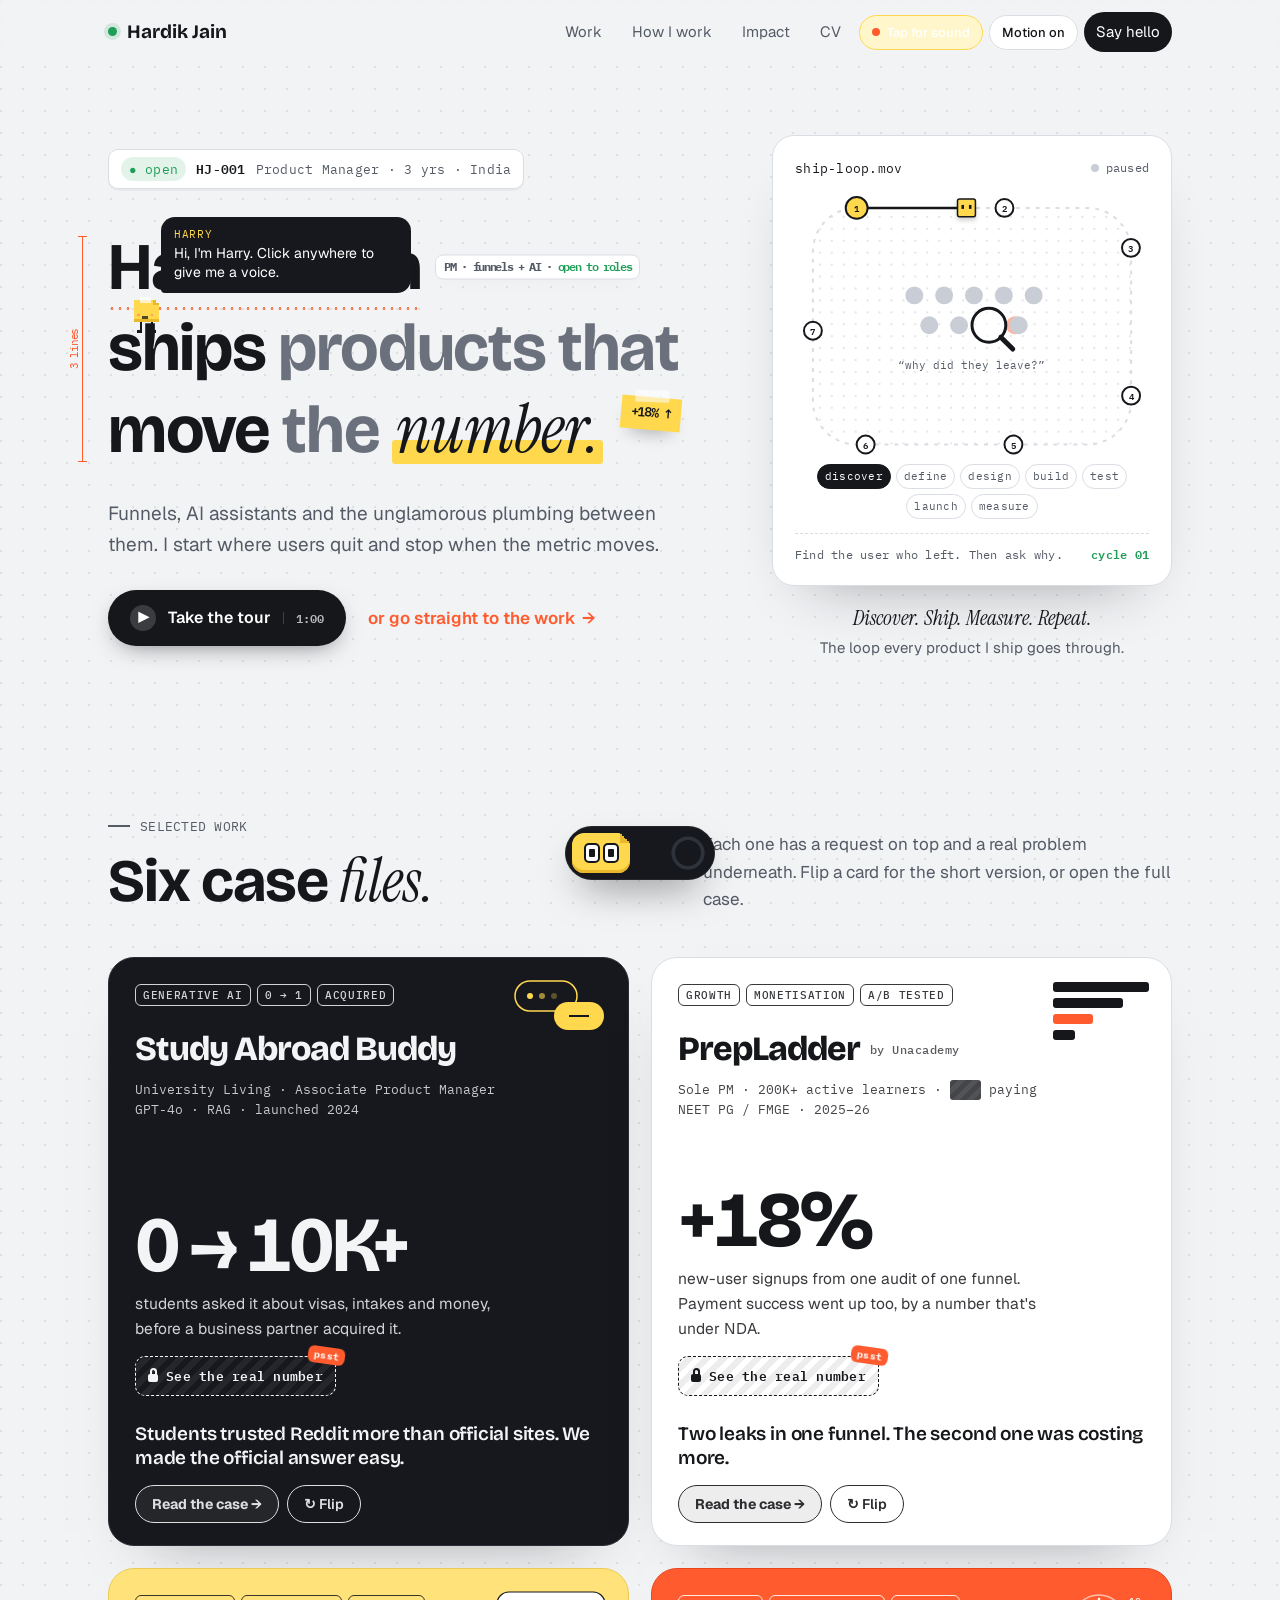
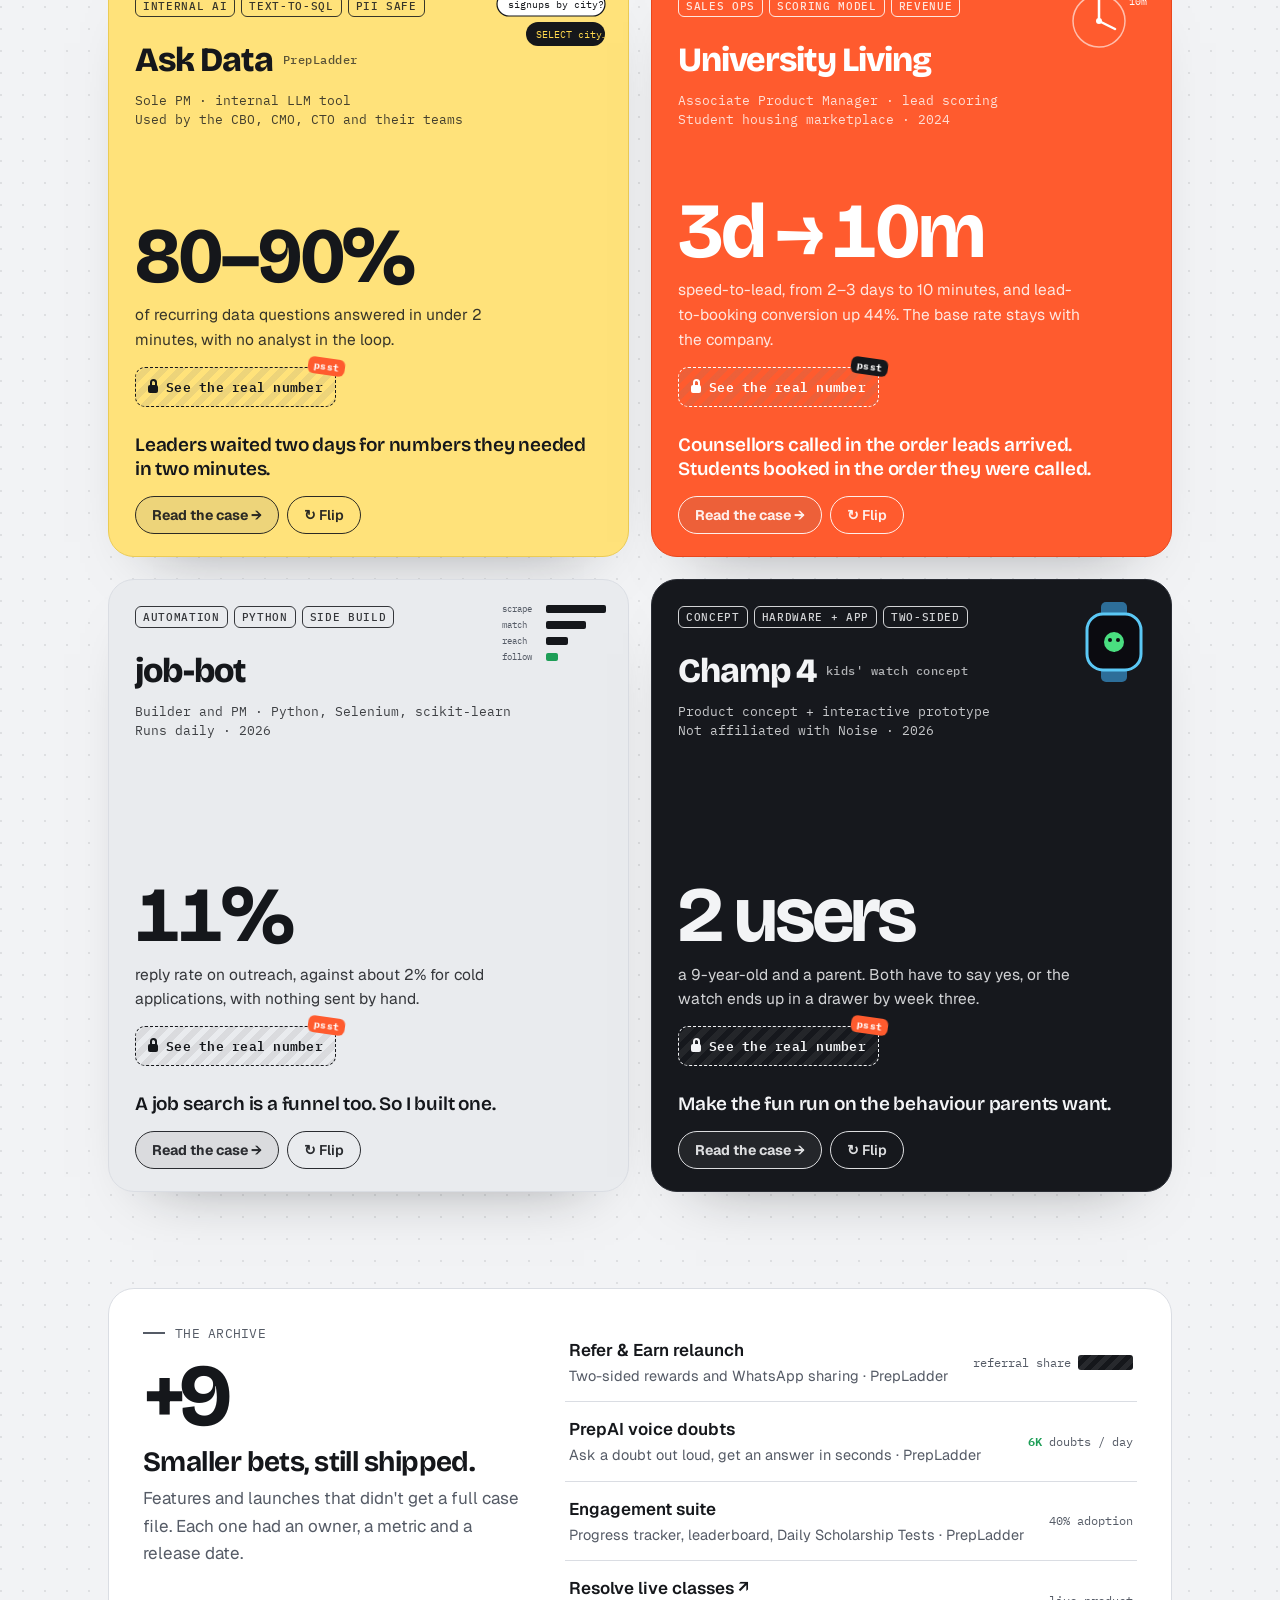
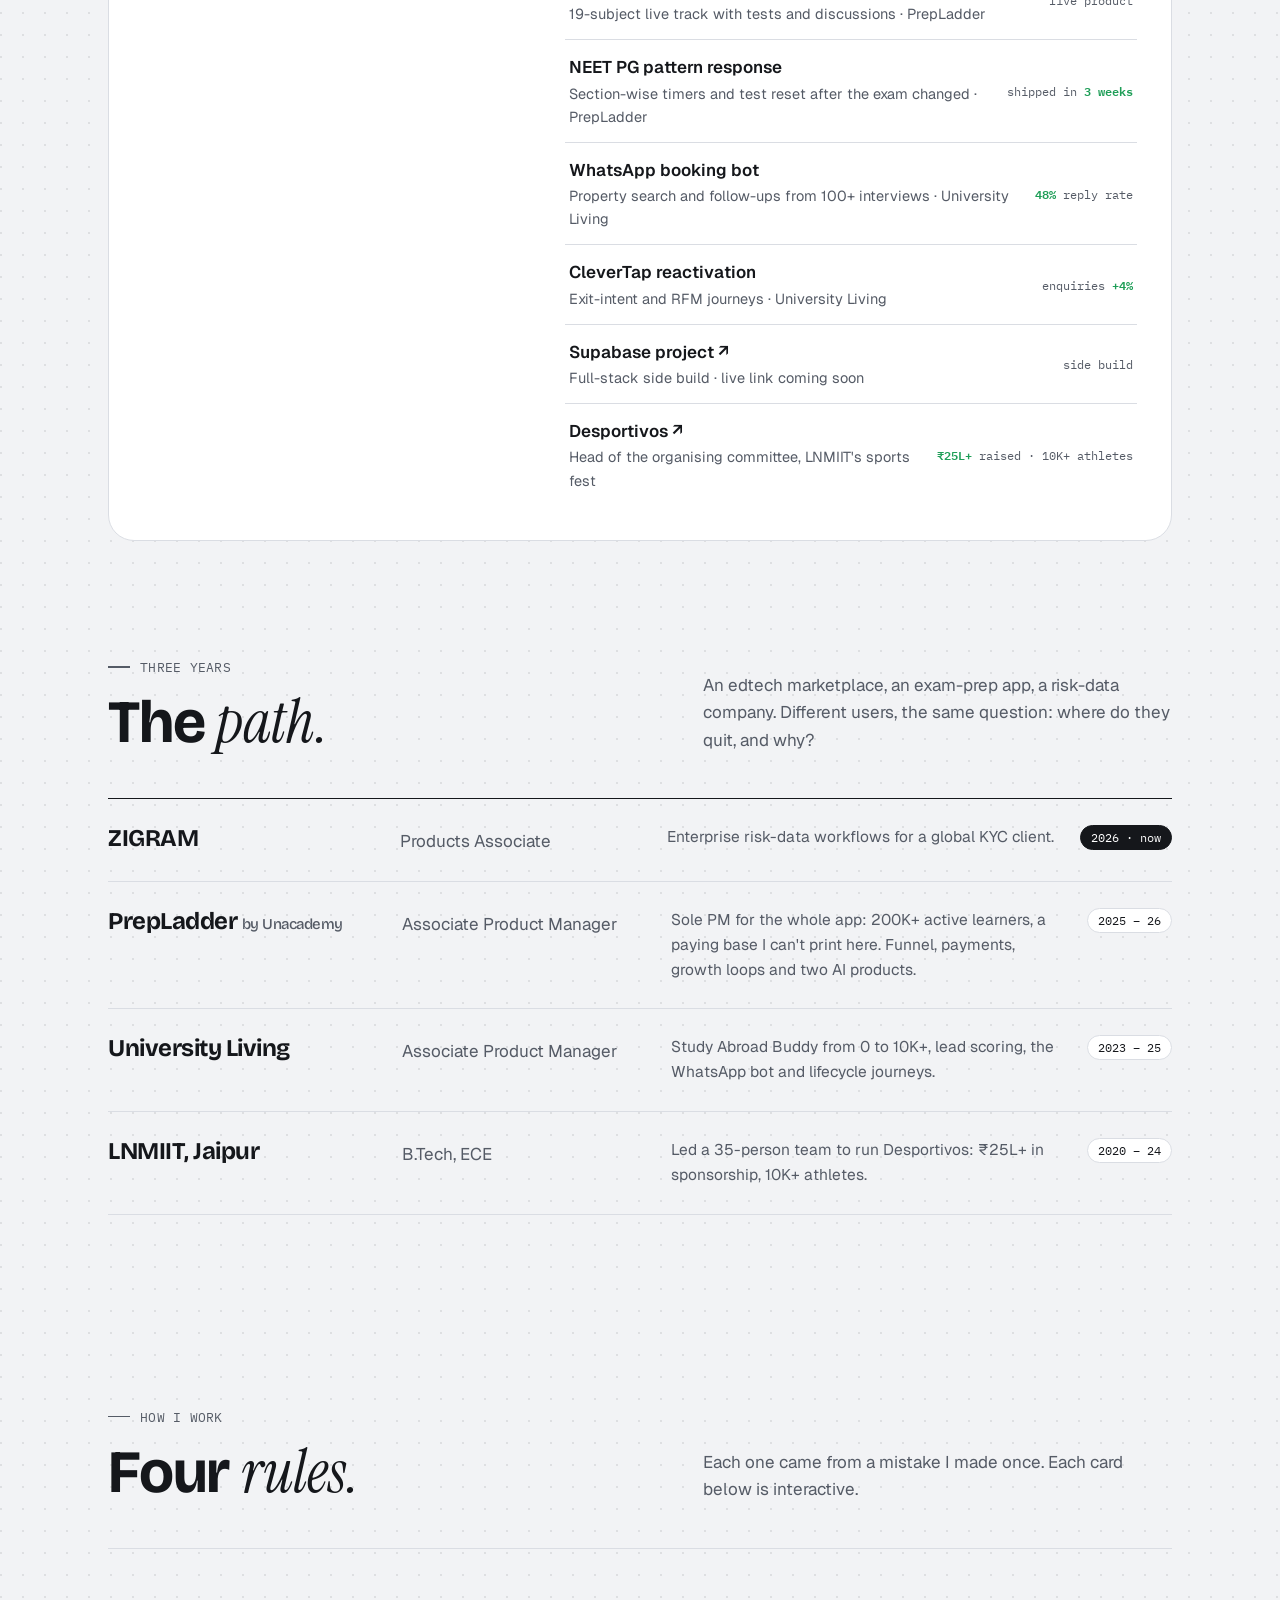
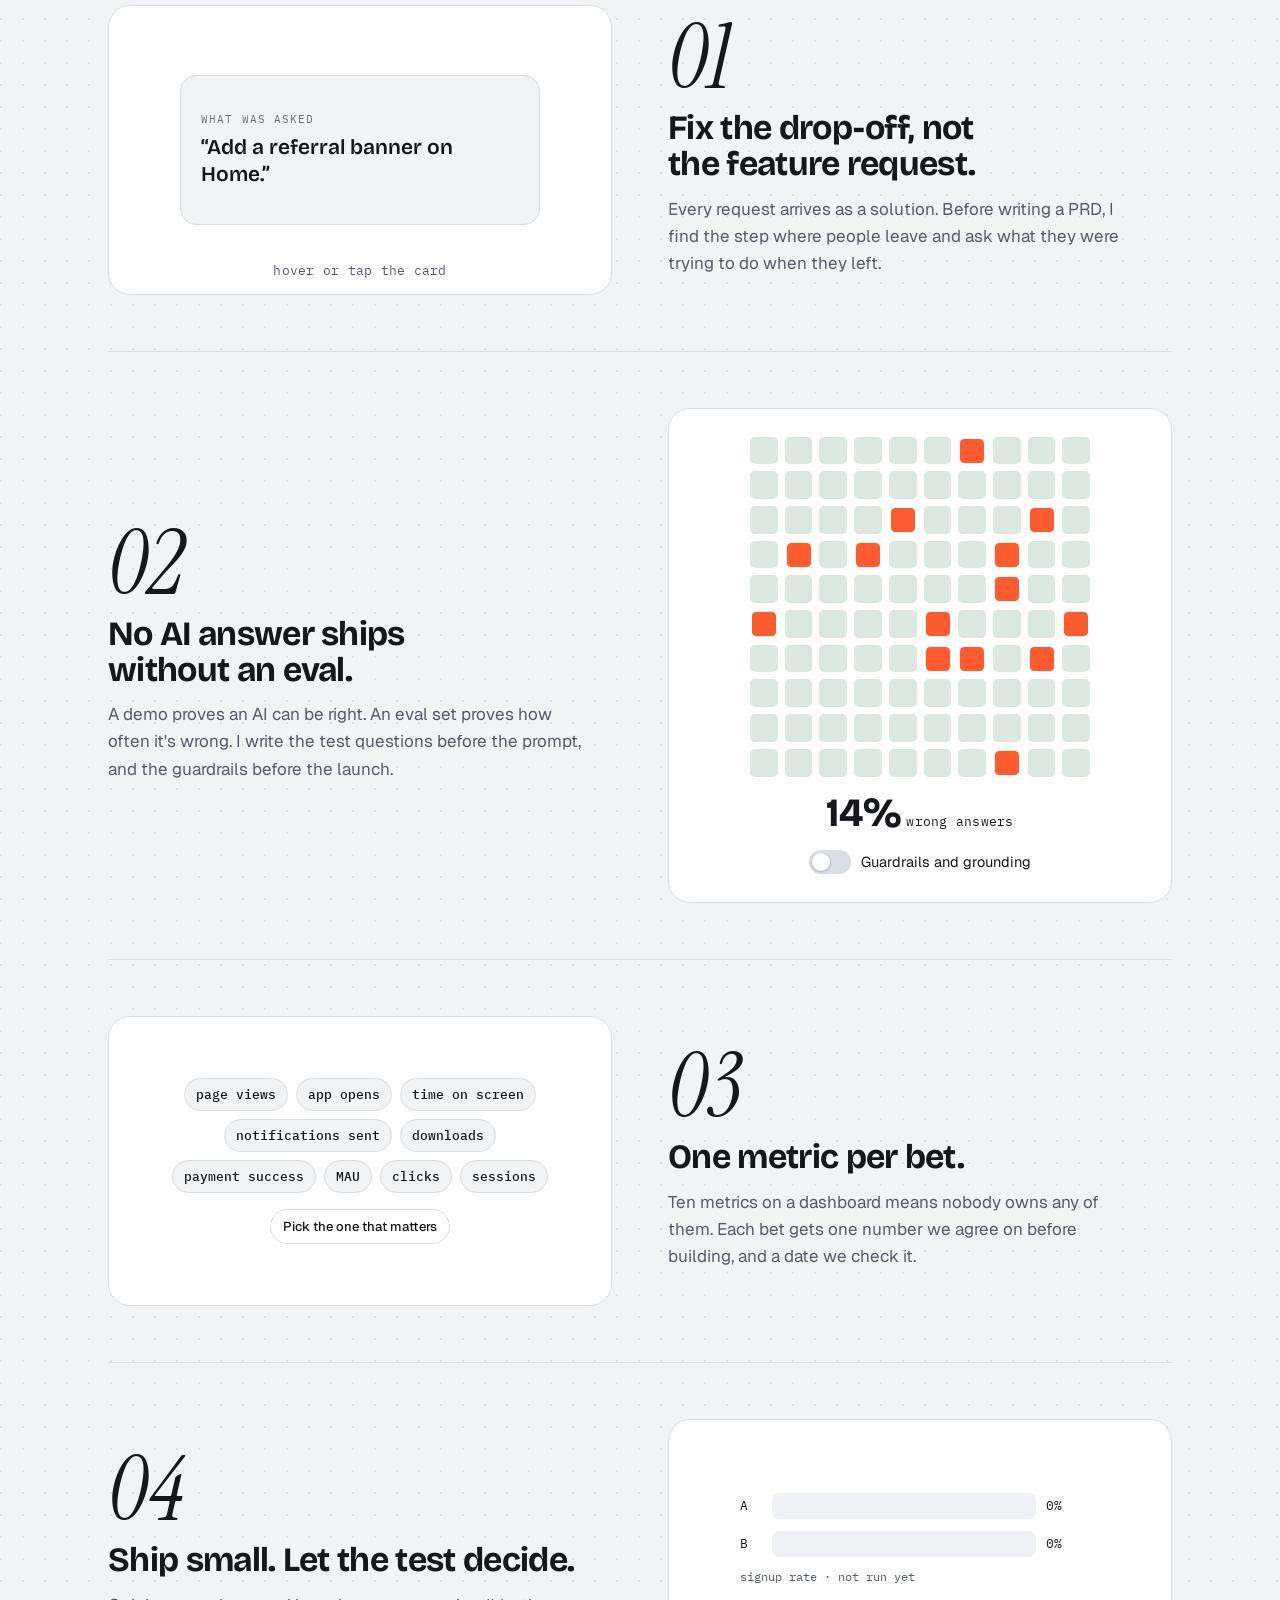
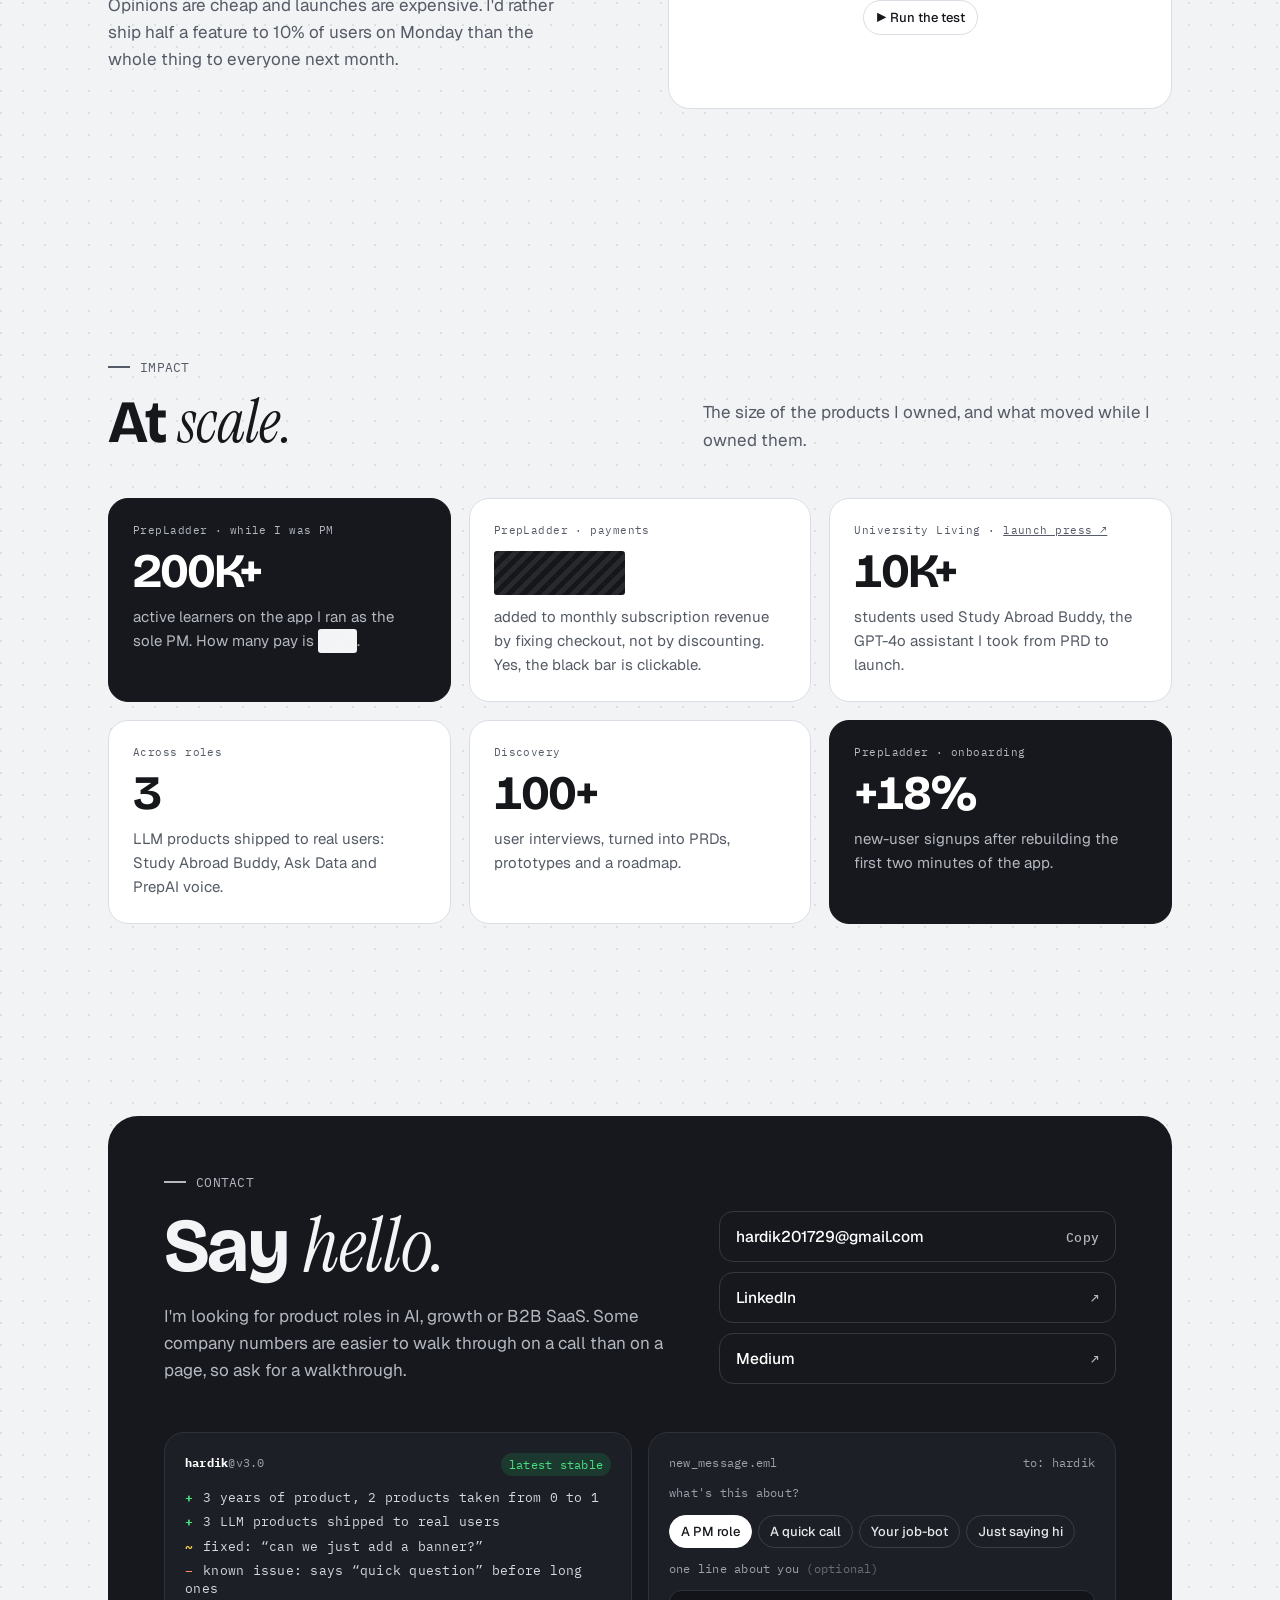
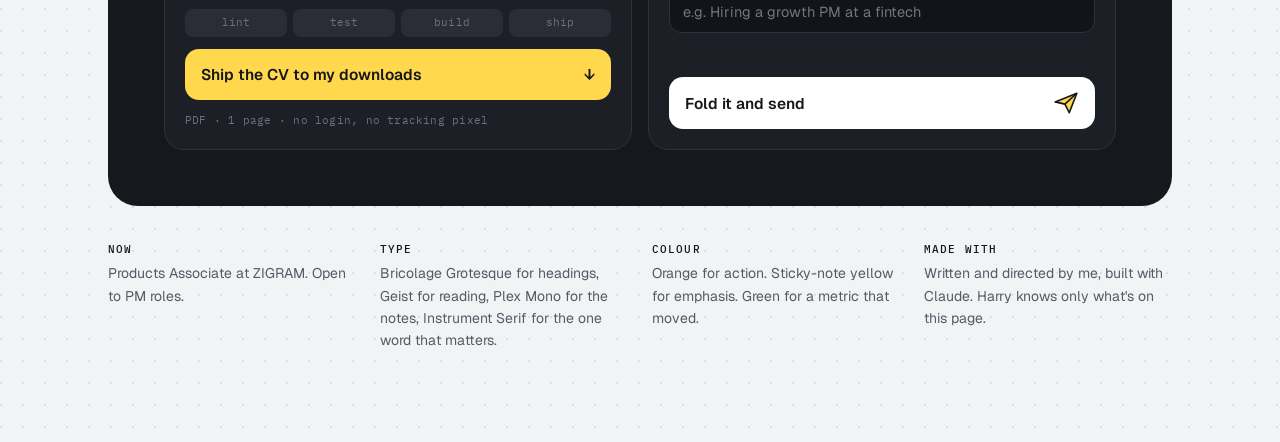
==== commit d27dd942: "Add files via upload" ====
--- a/index.html
+++ b/index.html
@@ -21,6 +21,7 @@
       <a href="#how">How I work</a>
       <a href="#impact">Impact</a>
       <a href="#release">CV</a>
+      <button class="chip-btn sound-nav" id="soundNav" aria-pressed="true" title="Turn sound on or off"><span class="sn-dot" aria-hidden="true"></span><span class="sn-l">Tap for sound</span></button>
       <button class="nav-calm chip-btn" id="calmBtn" aria-pressed="false" title="Turn motion off">Motion on</button>
       <a class="cta" href="#contact">Say hello</a>
     </nav>
@@ -48,7 +49,7 @@
         <a class="link-arrow" href="#work">or go straight to the work <span>→</span></a>
       </div>
 
-      <div class="tiko" id="tiko" role="button" tabindex="0" aria-label="Tiko, the sticky note. Click to hear a fact.">
+      <div class="tiko" id="tiko" role="button" tabindex="0" aria-label="Harry, the sticky note. Click to ask about Hardik.">
         <svg viewBox="0 0 11 13" shape-rendering="crispEdges" aria-hidden="true">
           <g class="body">
             <rect x="1" y="1" width="9" height="8" fill="#FFD84D"/>
@@ -70,11 +71,11 @@
         </svg>
         <span class="zz" aria-hidden="true"><i>z</i><i>z</i><i>Z</i></span>
       </div>
-      <div class="bubble" id="bubble" aria-live="polite"><span class="who">Tiko</span><span id="bubbleText"></span></div>
+      <div class="bubble" id="bubble" aria-live="polite"><span class="who">Harry</span><span id="bubbleText"></span></div>
     </div>
 
     <div class="hero-right">
-      <div class="sim loop" id="loop" tabindex="0" role="img" aria-label="Animated product lifecycle: discover, define, design, build, test, launch, measure, then loop. Hover or tap to run it.">
+      <div class="sim loop" id="loop" role="img" aria-label="Animated product lifecycle: discover, define, design, build, test, launch, measure, then loop.">
         <div class="sim-head">
           <span class="mono">ship-loop.mov</span>
           <span class="loop-state mono" id="loopState"><i></i>paused</span>
@@ -150,7 +151,7 @@
             <text class="up" x="196" y="84">metric ↑</text>
           </g>
 
-          <!-- the ticket that travels the loop: a tiny Tiko -->
+          <!-- the ticket that travels the loop: a tiny Harry -->
           <g id="loopTicket" class="ticket-t">
             <rect x="-9" y="-9" width="18" height="18" rx="2" fill="#FFD84D" stroke="#15171B" stroke-width="1.5"/>
             <rect x="-5" y="-3" width="2.5" height="4" fill="#15171B"/><rect x="2.5" y="-3" width="2.5" height="4" fill="#15171B"/>
@@ -162,7 +163,7 @@
           <div class="delta mono" id="loopCycle">cycle 01</div>
         </div>
       </div>
-      <p class="sim-caption"><span class="serif">Discover. Ship. Measure. Repeat.</span><span id="loopHint">Hover the card to run the loop. Move away and it waits.</span></p>
+      <p class="sim-caption"><span class="serif">Discover. Ship. Measure. Repeat.</span><span id="loopHint">The loop every product I ship goes through.</span></p>
     </div>
   </div>
 </section>
@@ -534,20 +535,20 @@
       <div><h5>Now</h5>Products Associate at ZIGRAM. Open to PM roles.</div>
       <div><h5>Type</h5>Bricolage Grotesque for headings, Geist for reading, Plex Mono for the notes, Instrument Serif for the one word that matters.</div>
       <div><h5>Colour</h5>Orange for action. Sticky-note yellow for emphasis. Green for a metric that moved.</div>
-      <div><h5>Made with</h5>Written and directed by me, built with Claude. Tiko knows only what's on this page.</div>
+      <div><h5>Made with</h5>Written and directed by me, built with Claude. Harry knows only what's on this page.</div>
     </div>
   </div>
 </section>
 </main>
 
-<!-- Tiko dock: sticky companion, chat and tour -->
+<!-- Harry dock: sticky companion, chat and tour -->
 <div class="dock" id="dock">
-  <div class="panel" id="panel" role="dialog" aria-label="Tiko" aria-hidden="true">
+  <div class="panel" id="panel" role="dialog" aria-label="Harry" aria-hidden="true">
     <div class="p-head">
       <span class="tface" aria-hidden="true"><i class="eye"><b></b></i><i class="eye"><b></b></i></span>
-      <div class="p-title"><b id="pTitle">Tiko</b><span id="pSub">sticky note · knows only this page</span></div>
+      <div class="p-title"><b id="pTitle">Harry</b><span id="pSub">sticky note · knows only this page</span></div>
       <button class="p-icon" id="soundBtn" aria-pressed="true" title="Sound on" aria-label="Toggle sound">♪</button>
-      <button class="p-icon" id="pClose" aria-label="Close Tiko">✕</button>
+      <button class="p-icon" id="pClose" aria-label="Close Harry">✕</button>
     </div>
     <div class="p-segs" id="pSegs" aria-hidden="true"></div>
     <div class="p-log" id="pLog" aria-live="polite"></div>
@@ -562,11 +563,11 @@
     </div>
     <div class="p-chips" id="pChips"></div>
     <form class="p-form" id="pForm" autocomplete="off">
-      <input id="pInput" placeholder="Ask Tiko something…" aria-label="Ask Tiko">
+      <input id="pInput" placeholder="Ask Harry something…" aria-label="Ask Harry">
       <button aria-label="Send">↑</button>
     </form>
   </div>
-  <button class="dock-pill" id="dockPill" aria-label="Open Tiko" aria-expanded="false">
+  <button class="dock-pill" id="dockPill" aria-label="Open Harry" aria-expanded="false">
     <span class="tface" aria-hidden="true"><i class="eye"><b></b></i><i class="eye"><b></b></i><span class="dz">z</span></span>
     <span class="dock-say" id="dockSay"></span>
     <svg class="ring" viewBox="0 0 36 36" aria-hidden="true"><circle class="trk" cx="18" cy="18" r="14"/><circle class="val" id="ringVal" cx="18" cy="18" r="14"/></svg>
--- a/assets/style.css
+++ b/assets/style.css
@@ -130,7 +130,7 @@
 .measure::before { top: 0; } .measure::after { bottom: 0; }
 .measure span { position: absolute; left: -16px; top: 50%; transform: translateY(-50%) rotate(180deg); writing-mode: vertical-rl; font: 11px var(--f-mono); color: var(--accent); white-space: nowrap; }
 
-/* mascot: Tiko, a sticky note that walks on words */
+/* mascot: Harry, a sticky note that walks on words */
 .tiko { position: absolute; left: 0; top: 0; width: 31px; height: 36px; z-index: 5; pointer-events: auto; cursor: pointer; will-change: transform; }
 .tiko svg { width: 31px; height: 36px; display: block; overflow: visible; image-rendering: pixelated; }
 .tiko .body { transform-origin: 50% 100%; }
@@ -484,8 +484,8 @@
    ===================================================================== */
 
 /* ---------- hero: ship-loop motion graphic ---------- */
-.loop { cursor: crosshair; outline-offset: 6px; transition: transform .4s var(--spring), box-shadow .4s; }
-.loop.run { transform: translateY(-3px); box-shadow: 0 40px 70px -40px rgba(21,23,27,.55); }
+.loop { outline-offset: 6px; }
+
 .loop-state { display: inline-flex; align-items: center; gap: 7px; color: var(--ink-2); font-size: 11.5px; }
 .loop-state i { width: 8px; height: 8px; border-radius: 50%; background: #C9CDD5; }
 .loop.run .loop-state { color: var(--good); }
@@ -592,7 +592,7 @@
 .loop-out .delta { white-space: nowrap; }
 body.calm .loop .scene.s6 { opacity: 1; }
 
-/* ---------- Tiko: sleeping + hover ---------- */
+/* ---------- Harry: sleeping + hover ---------- */
 .tiko .zz { position: absolute; left: 22px; top: -8px; pointer-events: none; font: 700 12px var(--f-mono); color: var(--ink-2); }
 .tiko .zz i { position: absolute; font-style: normal; opacity: 0; }
 .tiko.sleep .zz i { animation: zz 2.4s infinite; }
@@ -607,7 +607,7 @@
 @keyframes wiggle { 25% { transform: rotate(-8deg); } 75% { transform: rotate(8deg); } }
 .bubble .opts { display: flex; gap: 6px; margin-top: 8px; flex-wrap: wrap; }
 
-/* ---------- Tiko dock ---------- */
+/* ---------- Harry dock ---------- */
 .dock { position: fixed; left: 0; right: 0; bottom: 20px; z-index: 85; display: flex; flex-direction: column; align-items: center; gap: 10px; pointer-events: none; }
 .dock > * { pointer-events: auto; }
 .dock-pill {
@@ -825,3 +825,195 @@
   .dock.say .dock-say { max-width: 200px; white-space: normal; font-size: 13px; }
 }
 
+
+/* ---------- nav sound button ---------- */
+.sound-nav .sn-dot { width: 8px; height: 8px; border-radius: 50%; background: var(--good); }
+.sound-nav[aria-pressed="false"] .sn-dot { background: #C9CDD5; }
+.sound-nav.locked { border-color: var(--sticky); background: #FFF6CC; }
+.sound-nav.locked .sn-dot { background: var(--accent); animation: snPulse 1.4s infinite; }
+@keyframes snPulse { 0% { box-shadow: 0 0 0 0 rgba(255,91,46,.55); } 80%, 100% { box-shadow: 0 0 0 8px rgba(255,91,46,0); } }
+@media (max-width: 560px) { .sound-nav .sn-l { display: none; } }
+
+/* =====================================================================
+   RESPONSIVE PASS
+   ===================================================================== */
+.menu-btn { display: none; }
+.c-body > *, .article, .hero .wrap > *, .belief > *, .archive > *, .contact > * { min-width: 0; }
+.tbl-wrap { overflow-x: auto; -webkit-overflow-scrolling: touch; margin: 22px 0; border-radius: 16px; }
+.tbl-wrap table.opts { margin: 0; min-width: 520px; }
+/* case flip cards size to their content: both faces share one grid cell */
+.case-inner { display: grid; min-height: 0; }
+.case-inner > .face { position: relative; inset: auto; grid-area: 1 / 1; min-height: 560px; }
+.case { min-height: 0; }
+
+@media (max-width: 960px) {
+  .hero { padding: 40px 0 40px; }
+  .hero .wrap { gap: 40px; }
+  .hero-right { max-width: 460px; width: 100%; margin: 0 auto; }
+  section.block { padding: 72px 0; }
+  .sec-head { margin-bottom: 32px; gap: 14px; }
+  .belief { gap: 28px; padding: 44px 0; }
+  .contact { padding: 40px 32px; }
+  .c-hero h1 { max-width: none; }
+}
+
+@media (max-width: 960px) {
+  .case-inner { display: block; position: relative; transition: transform .8s var(--ease-out), height .45s var(--ease); }
+  .case-inner > .face { position: absolute; left: 0; right: 0; top: 0; bottom: auto; min-height: 100%; }
+  .big-metric { margin-top: auto; padding-top: 34px; }
+  .brand, .nav a, .nav .chip-btn { white-space: nowrap; }
+}
+
+@media (max-width: 900px) {
+  /* nav becomes a dropdown */
+  .nav a:not(.cta) { display: none; }
+  .menu-btn { display: inline-flex; flex-direction: column; justify-content: center; gap: 5px; width: 40px; height: 40px; border-radius: 50%; border: 1px solid var(--line); background: var(--card); cursor: pointer; padding: 0 11px; }
+  .menu-btn span { display: block; height: 2px; background: var(--ink); border-radius: 2px; transition: transform .3s var(--spring); }
+  .topbar.menu-open .menu-btn span:first-child { transform: translateY(3.5px) rotate(45deg); }
+  .topbar.menu-open .menu-btn span:last-child { transform: translateY(-3.5px) rotate(-45deg); }
+  .topbar .wrap { position: relative; }
+  .topbar.menu-open .nav a:not(.cta) {
+    display: block; position: absolute; left: 12px; right: 12px; background: var(--card); border-radius: 0; padding: 14px 18px;
+    font-size: 17px; color: var(--ink); border-left: 1px solid var(--line); border-right: 1px solid var(--line);
+  }
+  .topbar.menu-open .nav { --mt: 64px; }
+  .topbar.menu-open .nav a:not(.cta):nth-of-type(1) { top: 64px; border-top: 1px solid var(--line); border-radius: 16px 16px 0 0; }
+  .topbar.menu-open .nav a:not(.cta):nth-of-type(2) { top: 115px; }
+  .topbar.menu-open .nav a:not(.cta):nth-of-type(3) { top: 166px; }
+  .topbar.menu-open .nav a:not(.cta):nth-of-type(4) { top: 217px; }
+  .topbar.menu-open .nav a:not(.cta):last-of-type:not(.cta) { border-bottom: 1px solid var(--line); border-radius: 0 0 16px 16px; box-shadow: 0 24px 40px -24px rgba(0,0,0,.35); }
+  .topbar.menu-open .nav a:only-of-type { border-radius: 16px; }
+  .nav-calm { display: none; }
+}
+
+@media (max-width: 560px) {
+  body { font-size: 16px; }
+  .wrap { padding: 0 16px; }
+  .topbar .wrap { height: 58px; }
+  .brand { font-size: 17px; }
+  .nav { gap: 6px; }
+  .nav a.cta { padding: 8px 14px; font-size: 14px; }
+  .topbar.menu-open .nav a:not(.cta):nth-of-type(1) { top: 58px; }
+  .topbar.menu-open .nav a:not(.cta):nth-of-type(2) { top: 109px; }
+  .topbar.menu-open .nav a:not(.cta):nth-of-type(3) { top: 160px; }
+  .topbar.menu-open .nav a:not(.cta):nth-of-type(4) { top: 211px; }
+
+  /* hero */
+  .hero { padding: 26px 0 30px; }
+  .ticket { font-size: 11px; margin-bottom: 26px; flex-wrap: wrap; row-gap: 4px; padding: 6px 10px; }
+  .headline { font-size: clamp(34px, 10.5vw, 44px); line-height: 1.18; }
+  .headline .line { white-space: normal; width: auto; }
+  .hero-sub { font-size: 17px; margin-top: 20px; }
+  .hero-cta { gap: 14px; margin-top: 24px; }
+  .hero-cta .btn-primary { width: 100%; justify-content: center; }
+  .hero-cta .link-arrow { width: 100%; justify-content: center; }
+  .bubble { max-width: min(250px, calc(100vw - 40px)); font-size: 13.5px; }
+  .sim.loop { padding: 16px; }
+  .sim-caption .serif { font-size: 19px; }
+
+  /* sections */
+  section.block { padding: 56px 0; }
+  .sec-head h2 { font-size: 38px; }
+  .sec-head p { font-size: 15.5px; }
+
+  /* case cards */
+  .case-inner { display: block; position: relative; transition: transform .8s var(--ease-out), height .45s var(--ease); }
+  .case-inner > .face { position: absolute; left: 0; right: 0; top: 0; bottom: auto; min-height: 100%; padding: 22px 20px 20px; border-radius: 22px; }
+  .wordmark { font-size: 28px; margin-top: 20px; }
+  .big-metric { margin-top: auto; padding-top: 28px; font-size: 54px; }
+  .case-foot .one { font-size: 17px; }
+  .case-actions .btn { flex: 1 1 auto; justify-content: center; }
+  .back .asked { font-size: 18px; }
+  .case:hover .case-inner { transform: none; }
+  .case.flipped:hover .case-inner { transform: rotateY(180deg); }
+
+  /* archive */
+  .archive { padding: 22px 18px; gap: 18px; border-radius: 22px; }
+  .archive .count { font-size: 64px; }
+  .arch-list a, .arch-list .row { grid-template-columns: 1fr; gap: 6px; padding: 14px 2px; }
+  .arch-list .m { text-align: left; white-space: normal; }
+  .arch-list a:hover { padding-left: 2px; }
+
+  /* path */
+  .path-row { grid-template-columns: 1fr; gap: 6px; padding: 20px 0; }
+  .path-row .co { font-size: 22px; }
+  .path-row .yr { justify-self: start; order: -1; }
+
+  /* beliefs */
+  .b-num { font-size: 64px; }
+  .b-copy h3 { font-size: 27px; margin: 12px 0 10px; }
+  .b-vis { min-height: 250px; padding: 22px 16px 36px; }
+  .eval-grid { gap: 5px; }
+  .metric-cloud span { font-size: 12px; }
+
+  /* impact */
+  .impact { grid-template-columns: 1fr; gap: 12px; }
+  .tile { min-height: 0; padding: 20px; }
+  .tile .v { font-size: 42px; }
+
+  /* contact */
+  .contact { padding: 28px 16px 16px; border-radius: 24px; gap: 24px; }
+  .contact h2 { font-size: 46px; }
+  .release, .mailer { padding: 16px; border-radius: 16px; }
+  .rel-btn, .mailer-send { font-size: 15px; }
+  .colophon { grid-template-columns: 1fr; gap: 18px; padding: 28px 0 110px; }
+
+  /* Harry dock: compact */
+  .dock-pill { height: 48px; min-width: 120px; gap: 8px; }
+  .dock-pill .tface { width: 48px; height: 34px; }
+  .dock-pill .tface .eye { width: 10px; height: 13px; }
+  .dock-pill .tface .eye b { width: 5px; height: 6px; left: 2.5px; top: 3.5px; }
+  .ring { width: 32px; height: 32px; }
+  .dock.say .dock-say { max-width: min(190px, calc(100vw - 150px)); white-space: normal; font-size: 12.5px; }
+  .panel { width: calc(100vw - 16px); padding: 12px; max-height: calc(100vh - 90px); max-height: calc(100dvh - 90px); }
+  .p-head .tface { width: 52px; height: 38px; }
+  .p-icon { width: 36px; height: 36px; }
+  .msg { font-size: 14.5px; max-width: 92%; }
+  .p-chips button { font-size: 12.5px; padding: 6px 10px; }
+  .p-tour-txt { font-size: 16.5px; min-height: 0; padding-bottom: 12px; }
+  .c-btn { width: 44px; height: 44px; font-size: 19px; } .c-main { width: 50px; height: 50px; }
+  .c-ask { padding: 12px 14px; font-size: 13.5px; }
+
+  /* NDA dialog */
+  .web-modal { padding: 10px; align-items: end; }
+  .wm-card { border-radius: 22px; box-shadow: 6px 6px 0 #0B0C10; max-height: calc(100dvh - 20px); }
+  .wm-band { height: 130px; }
+  .wm-band h2 { font-size: 27px; left: 18px; bottom: 16px; right: 80px; }
+  .wm-burst { right: 64px; top: 12px; font-size: 17px; }
+  .wm-spider { right: 22px; }
+  .wm-body { padding: 18px 18px 20px; }
+  .wm-body h3 { font-size: 27px; }
+  .wm-callout, .wm-text { font-size: 14.5px; }
+  .wm-cta { padding: 15px 22px; font-size: 15.5px; }
+  .wm-tag { font-size: 18px; }
+
+  /* case study pages */
+  .c-hero { padding: 30px 0 16px; }
+  .c-hero .back-link { margin-bottom: 22px; }
+  .c-hero h1 { font-size: 36px; }
+  .c-hero .deck { font-size: 17.5px; }
+  .c-metrics { gap: 10px; margin-top: 28px; }
+  .c-metric { padding: 14px; border-radius: 14px; }
+  .c-metric .v { font-size: 26px; }
+  .c-metric .l { font-size: 13px; }
+  .c-meta { grid-template-columns: 1fr; gap: 14px; }
+  .c-body { padding: 30px 0 20px; gap: 0; }
+  .article section { margin-bottom: 44px; }
+  .article h2 { font-size: 28px; }
+  .article p, .article ul, .article ol { font-size: 16.5px; }
+  .tldr { padding: 18px; margin-bottom: 40px; }
+  .tldr p { font-size: 16.5px; }
+  .pull { font-size: 24px; padding-left: 16px; }
+  figure { padding: 16px; margin: 22px -4px; border-radius: 16px; }
+  figure svg { min-width: 520px; }
+  figure::after { content: "← swipe →"; display: block; font: 11px var(--f-mono); color: var(--ink-2); text-align: center; margin-top: 8px; position: sticky; left: 0; }
+  .results { grid-template-columns: 1fr; }
+  .next-case { padding: 22px; margin: 10px 0 50px; border-radius: 20px; }
+  .next-case .t { font-size: 22px; }
+  .next-case .arr { font-size: 26px; }
+}
+@media (max-width: 380px) {
+  .c-metrics { grid-template-columns: 1fr; }
+  .brand { font-size: 16px; gap: 8px; }
+  .nav a.cta { padding: 8px 12px; }
+}
